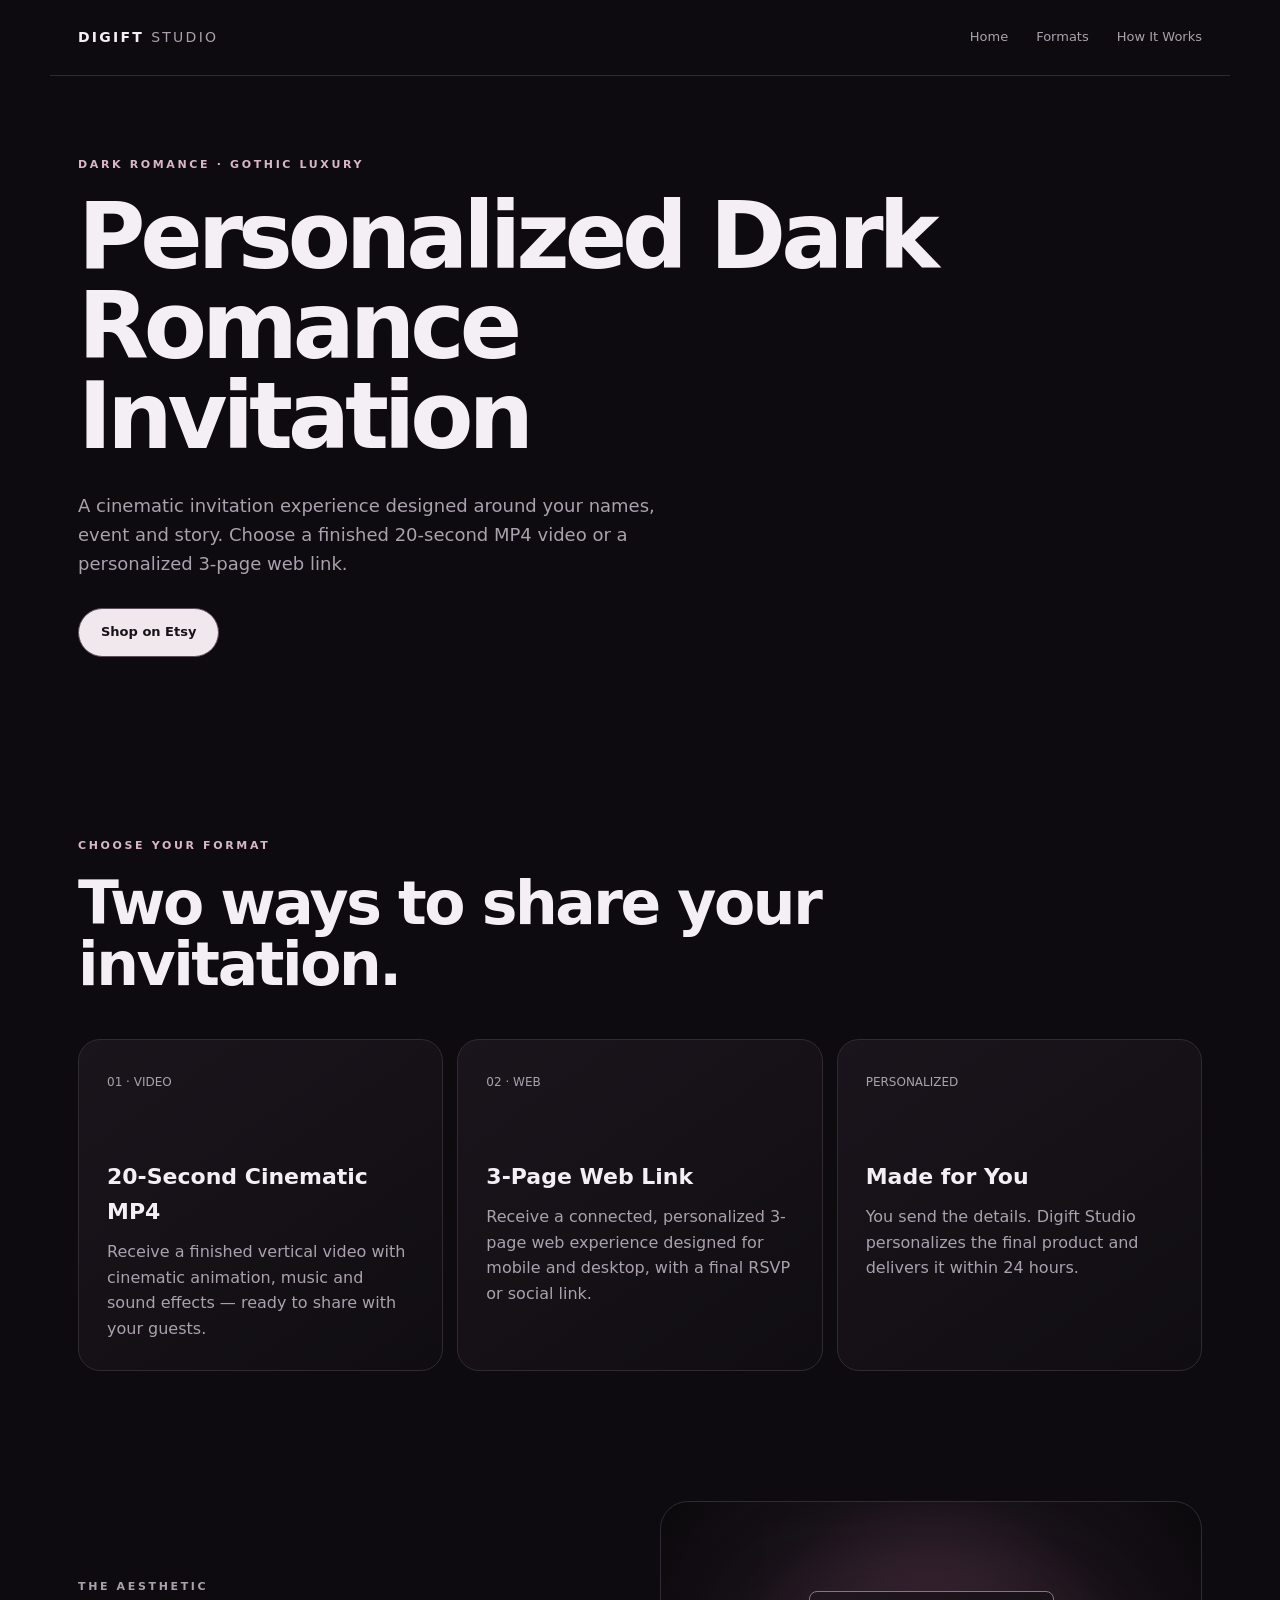
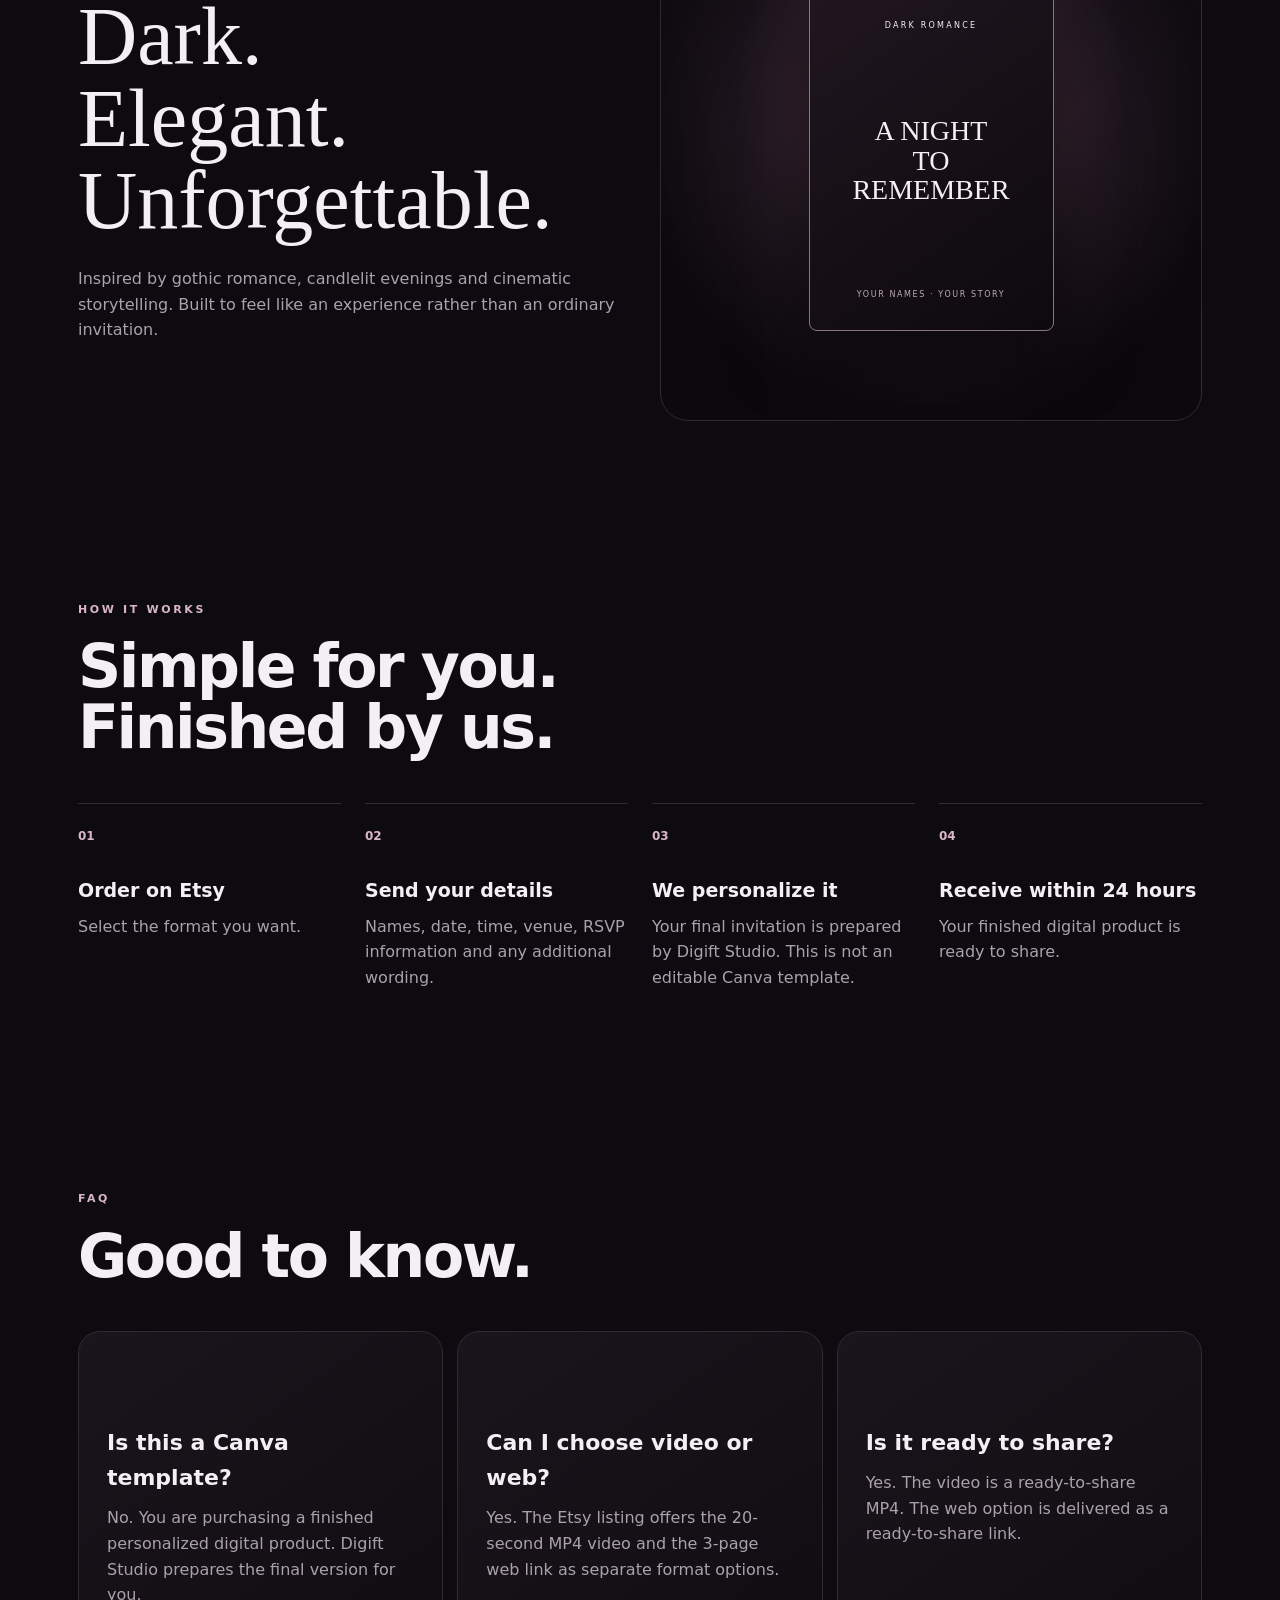
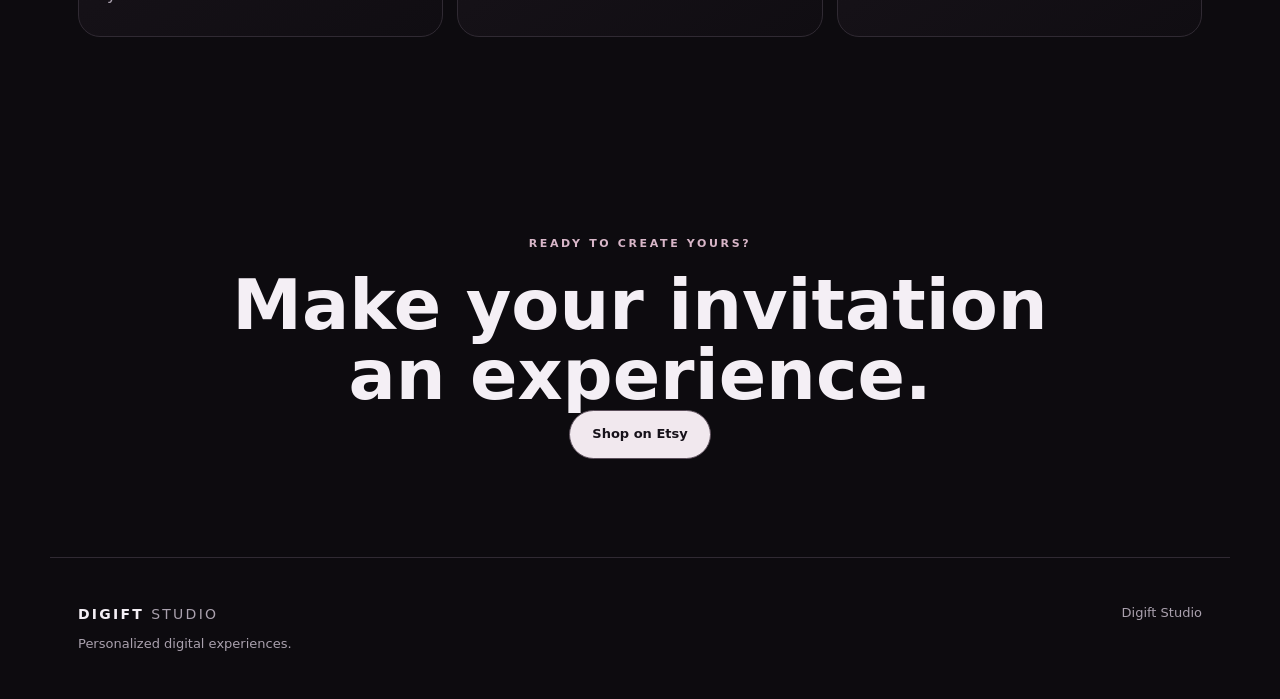
==== personalized-dark-romance-invitation/index.html @ 63949b0b "Add Dark Romance SEO product page" ====
<!doctype html>
<html lang="en">
<head>
  <meta charset="utf-8">
  <meta name="viewport" content="width=device-width,initial-scale=1">
  <title>Personalized Dark Romance Invitation | Gothic Luxury Video or Web Invite | Digift Studio</title>
  <meta name="description" content="Personalized Dark Romance invitation with a gothic luxury aesthetic. Choose a 20-second cinematic MP4 video or a personalized 3-page web invitation, created for you and ready to share.">
  <meta name="robots" content="index,follow">
  <link rel="canonical" href="https://digiftstudio.com/personalized-dark-romance-invitation/">
  <link rel="stylesheet" href="/styles.css">
</head>
<body>
<header class="site-header"><a class="brand" href="/">DIGIFT <span>STUDIO</span></a><nav><a href="/">Home</a><a href="#formats">Formats</a><a href="#how">How It Works</a></nav></header>
<main>
<section class="hero">
  <p class="eyebrow">DARK ROMANCE · GOTHIC LUXURY</p>
  <h1>Personalized Dark Romance Invitation</h1>
  <p class="hero-copy">A cinematic invitation experience designed around your names, event and story. Choose a finished 20-second MP4 video or a personalized 3-page web link.</p>
  <a class="button" href="https://www.etsy.com/listing/4589077296/personalized-dark-romance-invitation">Shop on Etsy</a>
</section>

<section id="formats" class="section">
  <div class="section-heading"><p class="eyebrow">CHOOSE YOUR FORMAT</p><h2>Two ways to share your invitation.</h2></div>
  <div class="cards">
    <article class="card"><span>01 · VIDEO</span><h3>20-Second Cinematic MP4</h3><p>Receive a finished vertical video with cinematic animation, music and sound effects — ready to share with your guests.</p></article>
    <article class="card"><span>02 · WEB</span><h3>3-Page Web Link</h3><p>Receive a connected, personalized 3-page web experience designed for mobile and desktop, with a final RSVP or social link.</p></article>
    <article class="card"><span>PERSONALIZED</span><h3>Made for You</h3><p>You send the details. Digift Studio personalizes the final product and delivers it within 24 hours.</p></article>
  </div>
</section>

<section class="feature">
  <div class="feature-copy"><p class="eyebrow">THE AESTHETIC</p><h2>Dark.<br>Elegant.<br>Unforgettable.</h2><p>Inspired by gothic romance, candlelit evenings and cinematic storytelling. Built to feel like an experience rather than an ordinary invitation.</p></div>
  <div class="feature-art"><div class="art-glow"></div><div class="mini-card"><small>DARK ROMANCE</small><strong>A NIGHT<br>TO REMEMBER</strong><i>YOUR NAMES · YOUR STORY</i></div></div>
</section>

<section id="how" class="section">
<div class="section-heading"><p class="eyebrow">HOW IT WORKS</p><h2>Simple for you. Finished by us.</h2></div>
<div class="steps">
<div><b>01</b><h3>Order on Etsy</h3><p>Select the format you want.</p></div>
<div><b>02</b><h3>Send your details</h3><p>Names, date, time, venue, RSVP information and any additional wording.</p></div>
<div><b>03</b><h3>We personalize it</h3><p>Your final invitation is prepared by Digift Studio. This is not an editable Canva template.</p></div>
<div><b>04</b><h3>Receive within 24 hours</h3><p>Your finished digital product is ready to share.</p></div>
</div>
</section>

<section class="section">
<div class="section-heading"><p class="eyebrow">FAQ</p><h2>Good to know.</h2></div>
<div class="cards">
<article class="card"><h3>Is this a Canva template?</h3><p>No. You are purchasing a finished personalized digital product. Digift Studio prepares the final version for you.</p></article>
<article class="card"><h3>Can I choose video or web?</h3><p>Yes. The Etsy listing offers the 20-second MP4 video and the 3-page web link as separate format options.</p></article>
<article class="card"><h3>Is it ready to share?</h3><p>Yes. The video is a ready-to-share MP4. The web option is delivered as a ready-to-share link.</p></article>
</div>
</section>

<section class="hero" style="min-height:420px;text-align:center;align-items:center">
<p class="eyebrow">READY TO CREATE YOURS?</p><h2 style="font-size:clamp(38px,6vw,70px);margin:0;line-height:1">Make your invitation<br>an experience.</h2>
<a class="button" href="https://www.etsy.com/listing/4589077296/personalized-dark-romance-invitation">Shop on Etsy</a>
</section>
</main>
<footer><div><a class="brand" href="/">DIGIFT <span>STUDIO</span></a><p>Personalized digital experiences.</p></div><a href="/">Digift Studio</a></footer>
</body>
</html>
---- styles.css ----
:root{--bg:#0d0b0f;--panel:#17131a;--text:#f4eff5;--muted:#aaa1ae;--line:#302a33;--accent:#d8b6c8;--max:1180px}
*{box-sizing:border-box}html{scroll-behavior:smooth}body{margin:0;background:var(--bg);color:var(--text);font-family:Inter,ui-sans-serif,system-ui,-apple-system,BlinkMacSystemFont,"Segoe UI",sans-serif;line-height:1.6}a{color:inherit;text-decoration:none}.site-header{height:76px;display:flex;align-items:center;justify-content:space-between;max-width:var(--max);margin:auto;padding:0 28px;border-bottom:1px solid var(--line)}.brand{font-weight:800;letter-spacing:.16em;font-size:14px}.brand span{font-weight:400;color:var(--muted)}nav{display:flex;gap:28px;font-size:13px;color:var(--muted)}nav a:hover,.text-link:hover{color:var(--text)}
.hero{min-height:650px;display:flex;flex-direction:column;justify-content:center;max-width:var(--max);margin:auto;padding:80px 28px}.eyebrow{font-size:11px;letter-spacing:.24em;color:var(--accent);font-weight:700;margin:0 0 18px}.hero h1{font-size:clamp(48px,8vw,92px);line-height:.98;letter-spacing:-.055em;margin:0;max-width:900px}.hero h1 em{font-family:Georgia,serif;font-weight:400}.hero-copy{max-width:620px;color:var(--muted);font-size:18px;margin:30px 0}.button{display:inline-flex;align-items:center;justify-content:center;width:max-content;padding:13px 22px;border:1px solid #5b4e5a;border-radius:999px;background:#f1e8ee;color:#17121a;font-weight:700;font-size:13px}.section{max-width:var(--max);margin:auto;padding:100px 28px}.section-heading{max-width:760px;margin-bottom:44px}.section h2{font-size:clamp(34px,5vw,60px);line-height:1.02;letter-spacing:-.04em;margin:0}.cards{display:grid;grid-template-columns:repeat(3,1fr);gap:14px}.card{min-height:260px;border:1px solid var(--line);border-radius:22px;padding:28px;background:linear-gradient(145deg,#1a151c,#100d12)}.card span{color:var(--muted);font-size:12px}.card h3{font-size:22px;margin:65px 0 10px}.card p,.steps p,.feature p{color:var(--muted);margin:0}.feature{max-width:var(--max);margin:30px auto 80px;padding:0 28px;display:grid;grid-template-columns:1fr 1fr;gap:40px;align-items:center}.feature-copy{padding:50px 0}.feature-copy h2{font-size:clamp(48px,7vw,82px);font-family:Georgia,serif;font-weight:400;line-height:1;margin:0 0 24px}.text-link{display:inline-block;margin-top:28px;font-weight:700;border-bottom:1px solid #756a74;padding-bottom:5px}.feature-art{height:520px;border-radius:28px;border:1px solid var(--line);display:grid;place-items:center;overflow:hidden;position:relative;background:radial-gradient(circle at 50% 35%,#4b3042 0,#171118 45%,#0b090c 75%)}.art-glow{position:absolute;width:320px;height:320px;border-radius:50%;background:#8f5e78;filter:blur(80px);opacity:.22}.mini-card{position:relative;width:245px;height:340px;border:1px solid #8b7382;border-radius:8px;background:linear-gradient(145deg,#20161f,#0d0a0e);box-shadow:0 25px 70px #0009;padding:28px;display:flex;flex-direction:column;justify-content:space-between;text-align:center}.mini-card small{font-size:8px;letter-spacing:.28em}.mini-card strong{font-family:Georgia,serif;font-size:28px;line-height:1.05;font-weight:400}.mini-card i{font-size:8px;letter-spacing:.2em;font-style:normal;color:#bda9b5}.steps{display:grid;grid-template-columns:repeat(4,1fr);gap:24px}.steps>div{border-top:1px solid var(--line);padding-top:18px}.steps b{color:var(--accent);font-size:12px}.steps h3{font-size:19px;margin:28px 0 8px}footer{border-top:1px solid var(--line);max-width:var(--max);margin:auto;padding:45px 28px;display:flex;justify-content:space-between;color:var(--muted);font-size:13px}footer .brand{color:var(--text)}footer p{margin:8px 0 0}
@media(max-width:760px){nav{display:none}.hero{min-height:570px}.cards,.feature,.steps{grid-template-columns:1fr}.feature-art{height:420px}.section{padding:75px 22px}.hero{padding:70px 22px}.feature{padding:0 22px}footer{margin:0 22px;padding-left:0;padding-right:0;gap:20px}}
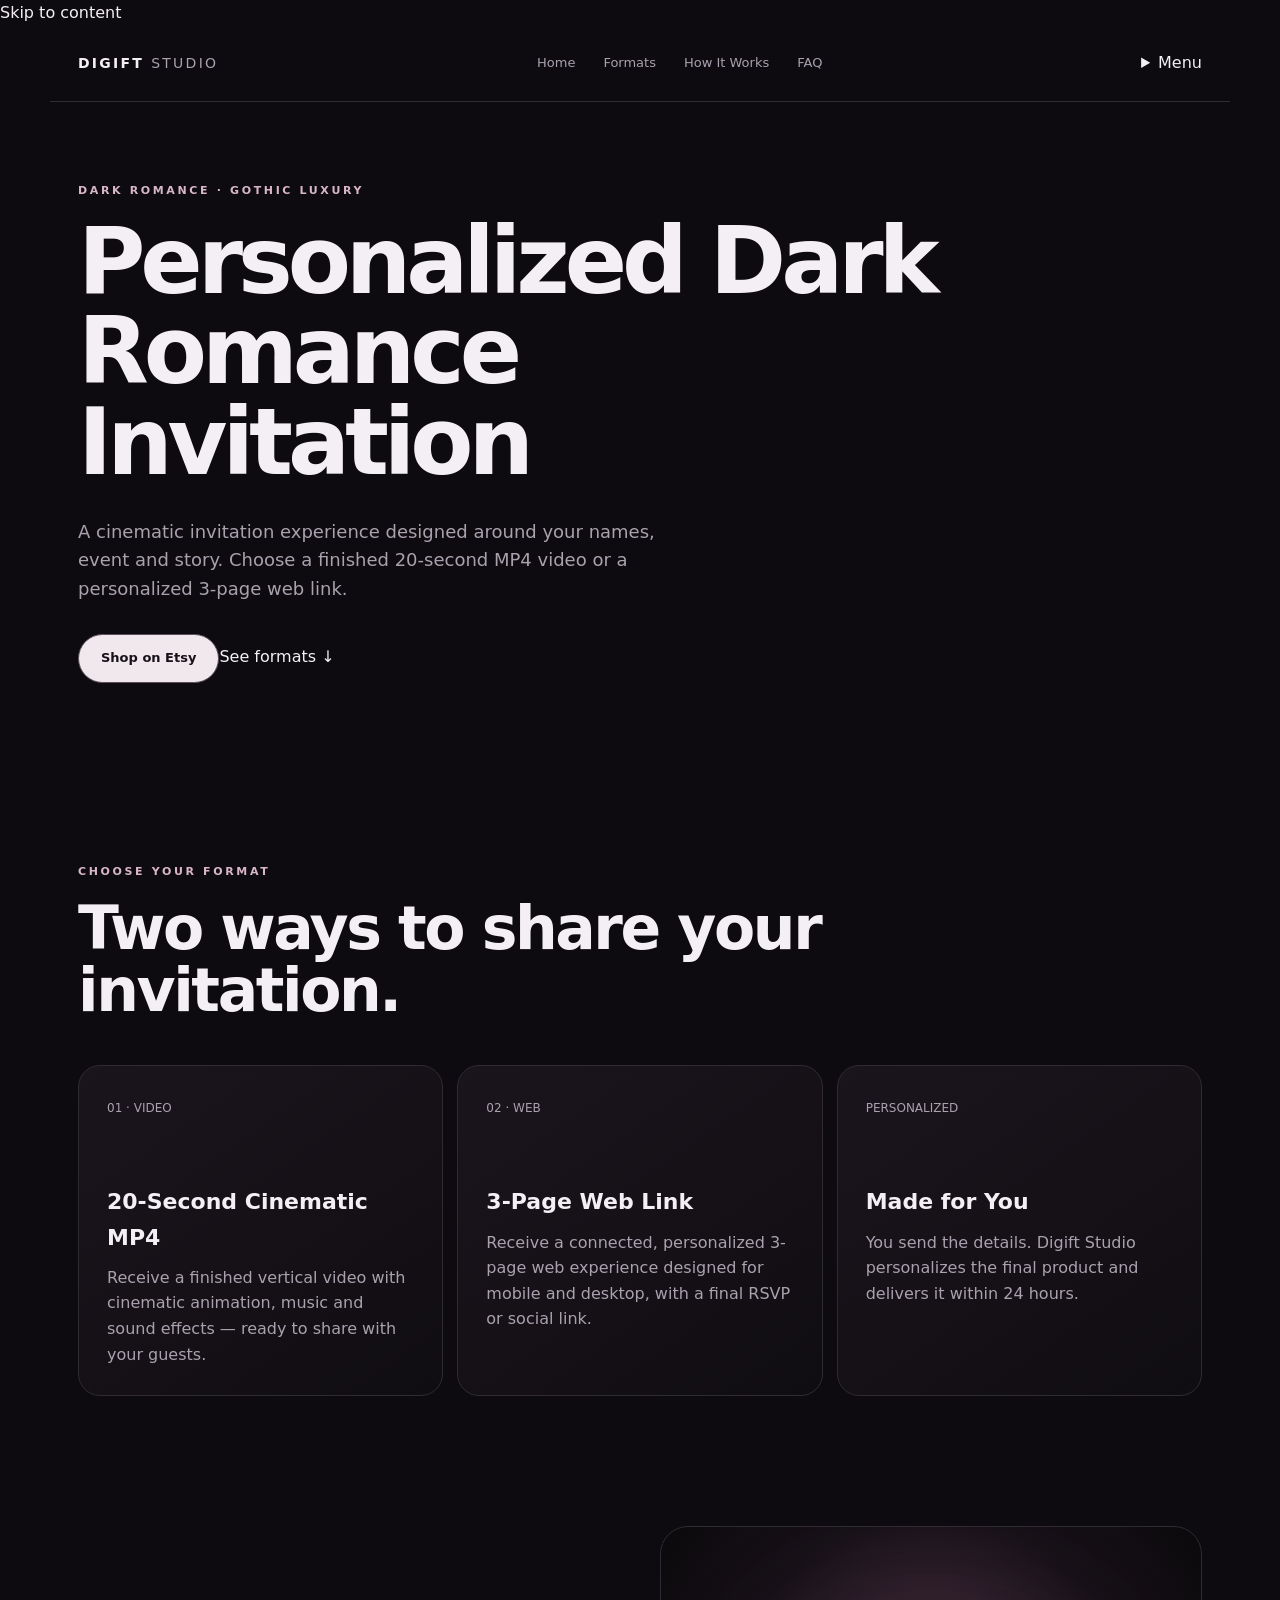
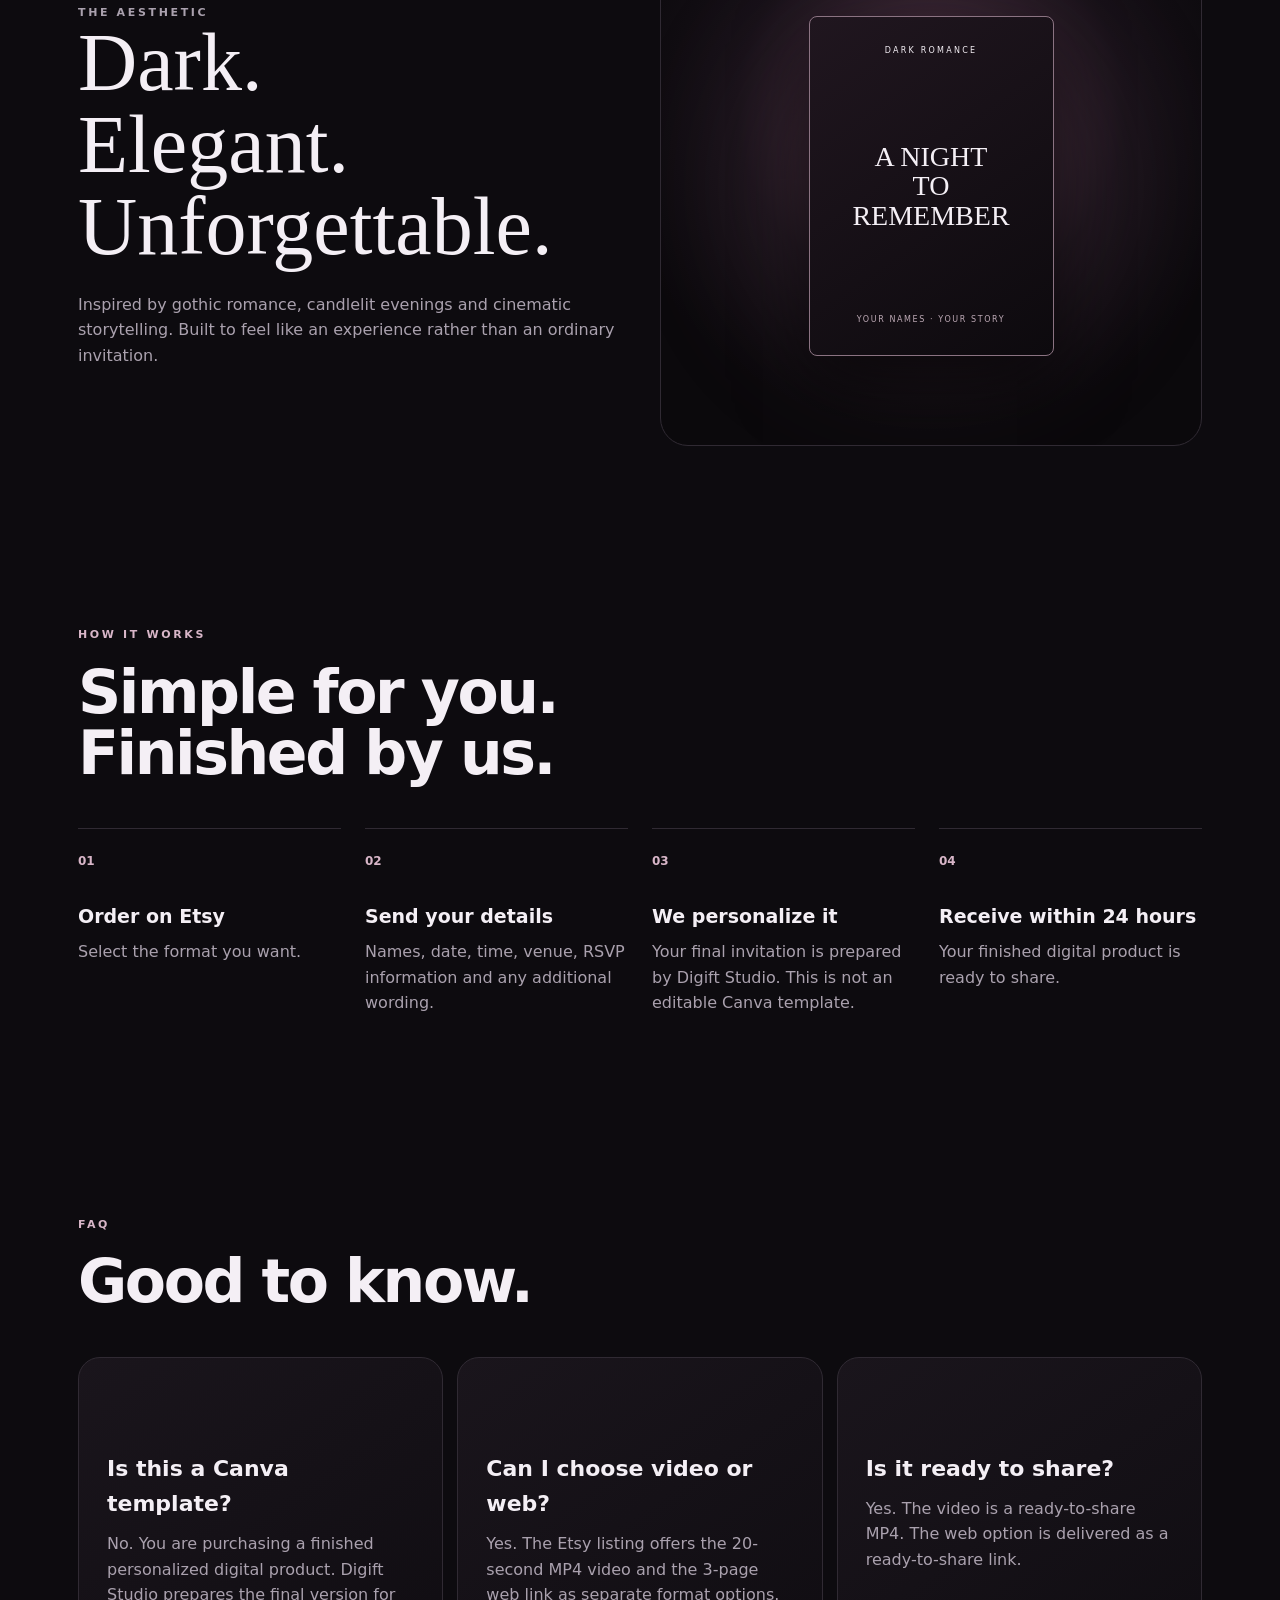
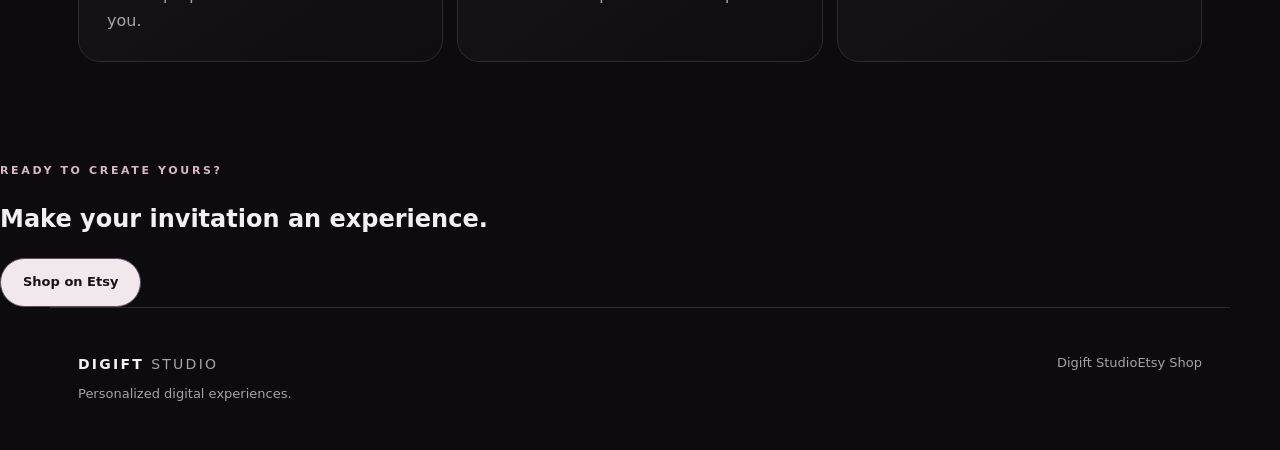
==== commit 97dd4513: "Upgrade product page SEO, schema and navigation" ====
--- a/personalized-dark-romance-invitation/index.html
+++ b/personalized-dark-romance-invitation/index.html
@@ -2,21 +2,73 @@
 <html lang="en">
 <head>
   <meta charset="utf-8">
-  <meta name="viewport" content="width=device-width,initial-scale=1">
-  <title>Personalized Dark Romance Invitation | Gothic Luxury Video or Web Invite | Digift Studio</title>
+  <meta name="viewport" content="width=device-width,initial-scale=1,viewport-fit=cover">
+  <meta name="theme-color" content="#0d0b0f">
   <meta name="description" content="Personalized Dark Romance invitation with a gothic luxury aesthetic. Choose a 20-second cinematic MP4 video or a personalized 3-page web invitation, created for you and ready to share.">
-  <meta name="robots" content="index,follow">
+  <meta name="robots" content="index,follow,max-image-preview:large">
   <link rel="canonical" href="https://digiftstudio.com/personalized-dark-romance-invitation/">
+  <link rel="icon" href="/favicon.svg" type="image/svg+xml">
+  <meta property="og:type" content="product">
+  <meta property="og:site_name" content="Digift Studio">
+  <meta property="og:title" content="Personalized Dark Romance Invitation | Digift Studio">
+  <meta property="og:description" content="A gothic luxury digital invitation available as a cinematic MP4 video or personalized web experience.">
+  <meta property="og:url" content="https://digiftstudio.com/personalized-dark-romance-invitation/">
+  <meta property="og:image" content="https://digiftstudio.com/logo.svg">
+  <meta name="twitter:card" content="summary">
+  <meta name="twitter:title" content="Personalized Dark Romance Invitation | Digift Studio">
+  <meta name="twitter:description" content="A gothic luxury digital invitation made personal.">
+  <script type="application/ld+json">
+  {
+    "@context":"https://schema.org",
+    "@type":"Product",
+    "name":"Personalized Dark Romance Invitation",
+    "description":"A gothic luxury personalized digital invitation available as a 20-second cinematic MP4 video or a personalized 3-page web invitation.",
+    "brand":{"@type":"Brand","name":"Digift Studio"},
+    "category":"Digital Invitation",
+    "url":"https://digiftstudio.com/personalized-dark-romance-invitation/",
+    "offers":{
+      "@type":"Offer",
+      "url":"https://www.etsy.com/listing/4589077296/personalized-dark-romance-invitation",
+      "availability":"https://schema.org/InStock"
+    }
+  }
+  </script>
+  <script type="application/ld+json">
+  {
+    "@context":"https://schema.org",
+    "@type":"BreadcrumbList",
+    "itemListElement":[
+      {"@type":"ListItem","position":1,"name":"Digift Studio","item":"https://digiftstudio.com/"},
+      {"@type":"ListItem","position":2,"name":"Personalized Dark Romance Invitation","item":"https://digiftstudio.com/personalized-dark-romance-invitation/"}
+    ]
+  }
+  </script>
   <link rel="stylesheet" href="/styles.css">
+  <title>Personalized Dark Romance Invitation | Digift Studio</title>
 </head>
 <body>
-<header class="site-header"><a class="brand" href="/">DIGIFT <span>STUDIO</span></a><nav><a href="/">Home</a><a href="#formats">Formats</a><a href="#how">How It Works</a></nav></header>
-<main>
-<section class="hero">
-  <p class="eyebrow">DARK ROMANCE · GOTHIC LUXURY</p>
-  <h1>Personalized Dark Romance Invitation</h1>
-  <p class="hero-copy">A cinematic invitation experience designed around your names, event and story. Choose a finished 20-second MP4 video or a personalized 3-page web link.</p>
-  <a class="button" href="https://www.etsy.com/listing/4589077296/personalized-dark-romance-invitation">Shop on Etsy</a>
+<a class="skip-link" href="#main">Skip to content</a>
+<header class="site-header">
+  <a class="brand" href="/" aria-label="Digift Studio home">DIGIFT <span>STUDIO</span></a>
+  <nav class="desktop-nav" aria-label="Primary navigation">
+    <a href="/">Home</a><a href="#formats">Formats</a><a href="#how">How It Works</a><a href="#faq">FAQ</a>
+  </nav>
+  <details class="mobile-nav">
+    <summary aria-label="Open navigation">Menu</summary>
+    <div class="mobile-nav-panel">
+      <a href="/">Home</a><a href="#formats">Formats</a><a href="#how">How It Works</a><a href="#faq">FAQ</a>
+    </div>
+  </details>
+</header>
+
+<main id="main">
+<section class="hero product-hero">
+  <div>
+    <p class="eyebrow">DARK ROMANCE · GOTHIC LUXURY</p>
+    <h1>Personalized Dark Romance Invitation</h1>
+    <p class="hero-copy">A cinematic invitation experience designed around your names, event and story. Choose a finished 20-second MP4 video or a personalized 3-page web link.</p>
+    <div class="hero-actions"><a class="button" href="https://www.etsy.com/listing/4589077296/personalized-dark-romance-invitation" target="_blank" rel="noopener">Shop on Etsy</a><a class="quiet-link" href="#formats">See formats ↓</a></div>
+  </div>
 </section>
 
 <section id="formats" class="section">
@@ -30,7 +82,7 @@
 
 <section class="feature">
   <div class="feature-copy"><p class="eyebrow">THE AESTHETIC</p><h2>Dark.<br>Elegant.<br>Unforgettable.</h2><p>Inspired by gothic romance, candlelit evenings and cinematic storytelling. Built to feel like an experience rather than an ordinary invitation.</p></div>
-  <div class="feature-art"><div class="art-glow"></div><div class="mini-card"><small>DARK ROMANCE</small><strong>A NIGHT<br>TO REMEMBER</strong><i>YOUR NAMES · YOUR STORY</i></div></div>
+  <div class="feature-art" aria-hidden="true"><div class="art-glow"></div><div class="mini-card"><small>DARK ROMANCE</small><strong>A NIGHT<br>TO REMEMBER</strong><i>YOUR NAMES · YOUR STORY</i></div></div>
 </section>
 
 <section id="how" class="section">
@@ -43,7 +95,7 @@
 </div>
 </section>
 
-<section class="section">
+<section id="faq" class="section">
 <div class="section-heading"><p class="eyebrow">FAQ</p><h2>Good to know.</h2></div>
 <div class="cards">
 <article class="card"><h3>Is this a Canva template?</h3><p>No. You are purchasing a finished personalized digital product. Digift Studio prepares the final version for you.</p></article>
@@ -52,11 +104,11 @@
 </div>
 </section>
 
-<section class="hero" style="min-height:420px;text-align:center;align-items:center">
-<p class="eyebrow">READY TO CREATE YOURS?</p><h2 style="font-size:clamp(38px,6vw,70px);margin:0;line-height:1">Make your invitation<br>an experience.</h2>
-<a class="button" href="https://www.etsy.com/listing/4589077296/personalized-dark-romance-invitation">Shop on Etsy</a>
+<section class="cta-section">
+<p class="eyebrow">READY TO CREATE YOURS?</p><h2>Make your invitation an experience.</h2>
+<a class="button" href="https://www.etsy.com/listing/4589077296/personalized-dark-romance-invitation" target="_blank" rel="noopener">Shop on Etsy</a>
 </section>
 </main>
-<footer><div><a class="brand" href="/">DIGIFT <span>STUDIO</span></a><p>Personalized digital experiences.</p></div><a href="/">Digift Studio</a></footer>
+<footer><div><a class="brand" href="/">DIGIFT <span>STUDIO</span></a><p>Personalized digital experiences.</p></div><div class="footer-links"><a href="/">Digift Studio</a><a href="https://www.etsy.com/shop/DigiftStudio" target="_blank" rel="noopener">Etsy Shop</a></div></footer>
 </body>
 </html>
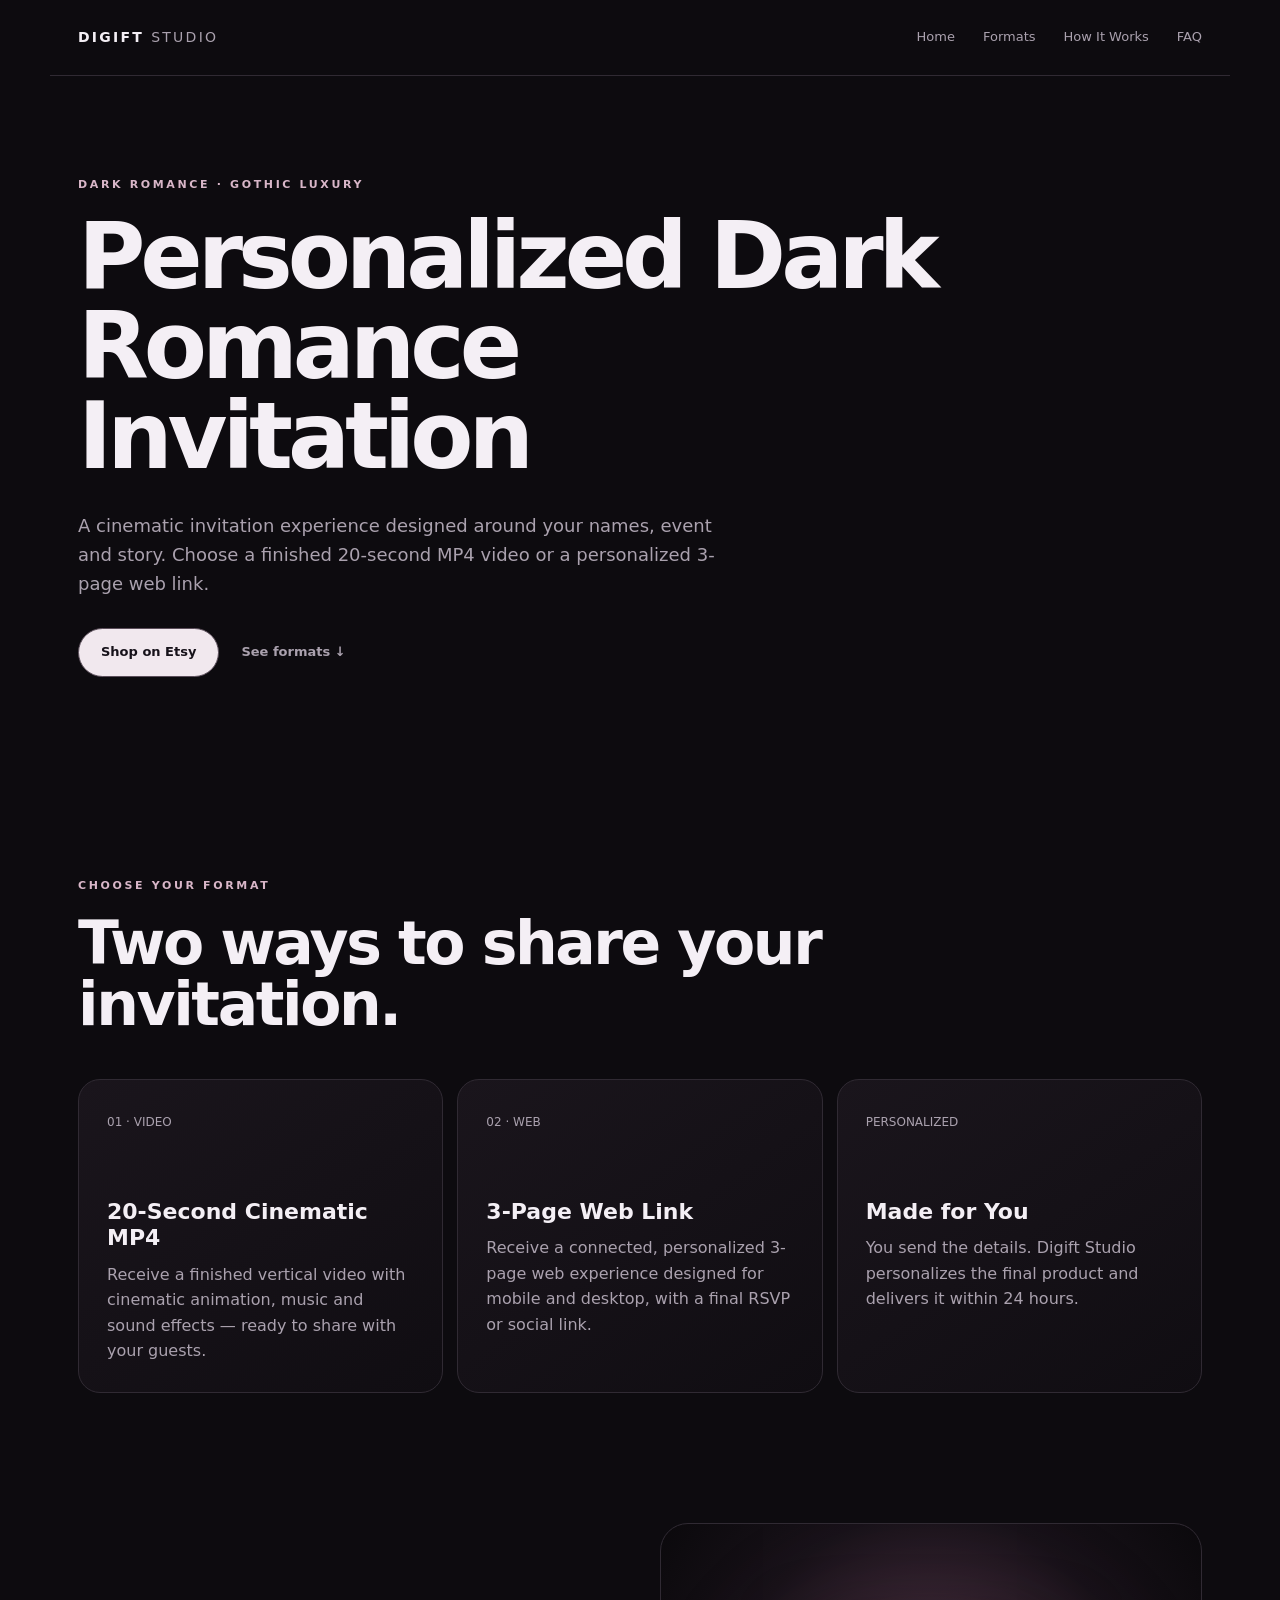
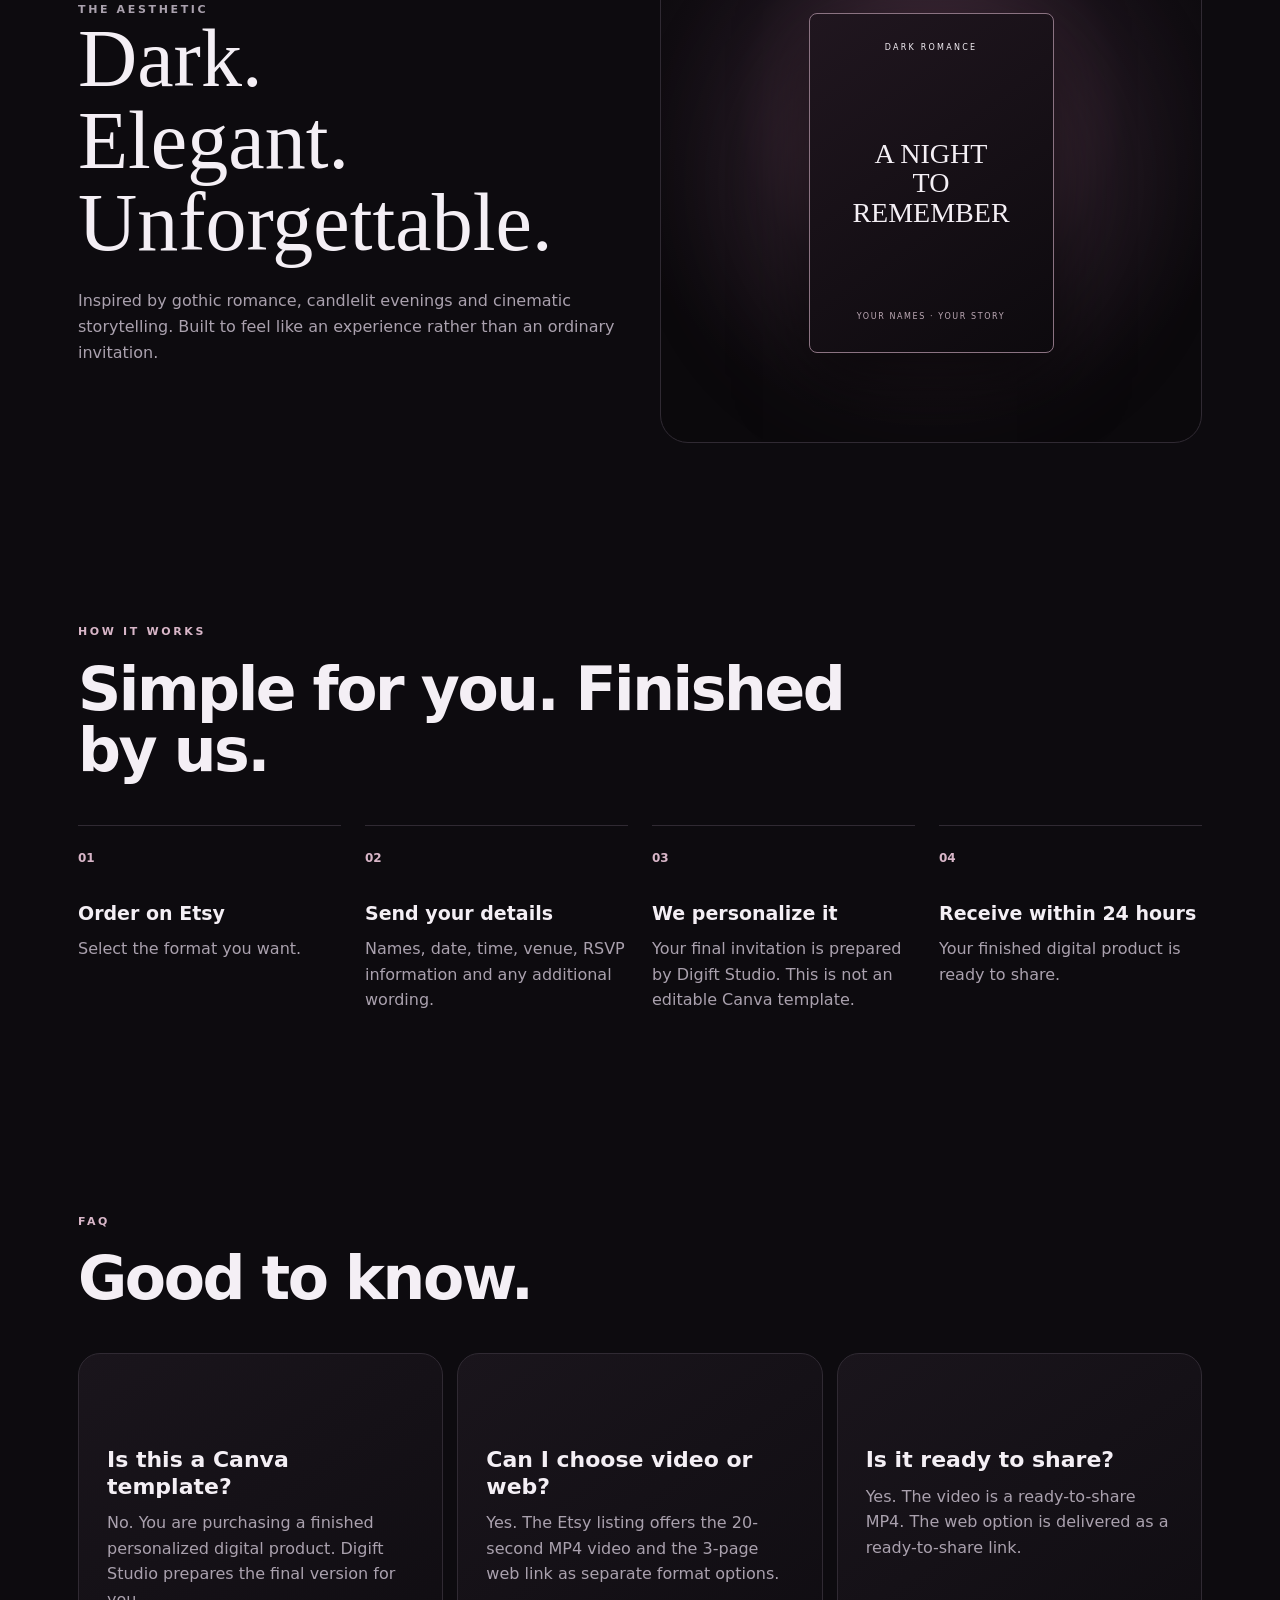
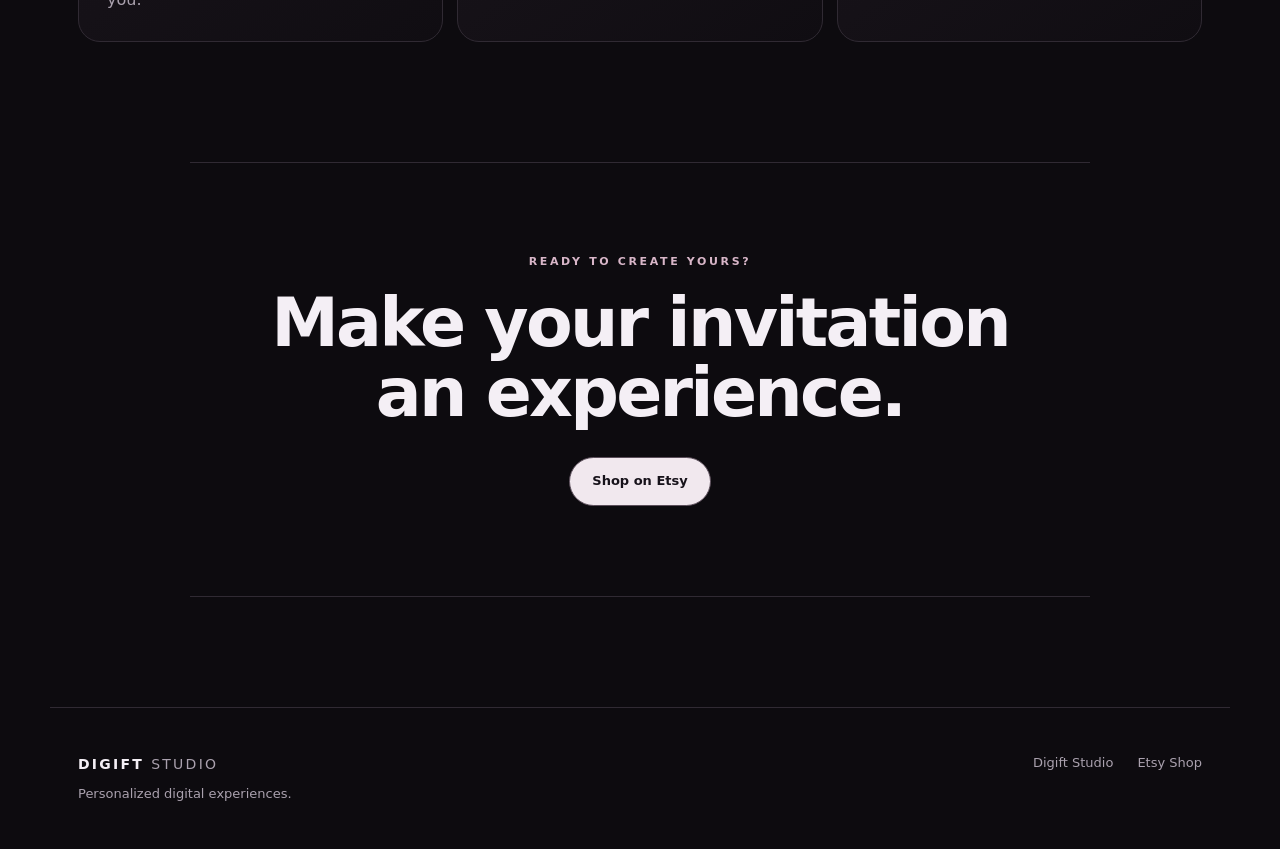
==== commit e9892c68: "Keep product structured data accurate without inventing pricing" ====
--- a/personalized-dark-romance-invitation/index.html
+++ b/personalized-dark-romance-invitation/index.html
@@ -25,12 +25,7 @@
     "description":"A gothic luxury personalized digital invitation available as a 20-second cinematic MP4 video or a personalized 3-page web invitation.",
     "brand":{"@type":"Brand","name":"Digift Studio"},
     "category":"Digital Invitation",
-    "url":"https://digiftstudio.com/personalized-dark-romance-invitation/",
-    "offers":{
-      "@type":"Offer",
-      "url":"https://www.etsy.com/listing/4589077296/personalized-dark-romance-invitation",
-      "availability":"https://schema.org/InStock"
-    }
+    "url":"https://digiftstudio.com/personalized-dark-romance-invitation/"
   }
   </script>
   <script type="application/ld+json">
--- a/styles.css
+++ b/styles.css
@@ -1,4 +1,20 @@
-:root{--bg:#0d0b0f;--panel:#17131a;--text:#f4eff5;--muted:#aaa1ae;--line:#302a33;--accent:#d8b6c8;--max:1180px}
-*{box-sizing:border-box}html{scroll-behavior:smooth}body{margin:0;background:var(--bg);color:var(--text);font-family:Inter,ui-sans-serif,system-ui,-apple-system,BlinkMacSystemFont,"Segoe UI",sans-serif;line-height:1.6}a{color:inherit;text-decoration:none}.site-header{height:76px;display:flex;align-items:center;justify-content:space-between;max-width:var(--max);margin:auto;padding:0 28px;border-bottom:1px solid var(--line)}.brand{font-weight:800;letter-spacing:.16em;font-size:14px}.brand span{font-weight:400;color:var(--muted)}nav{display:flex;gap:28px;font-size:13px;color:var(--muted)}nav a:hover,.text-link:hover{color:var(--text)}
-.hero{min-height:650px;display:flex;flex-direction:column;justify-content:center;max-width:var(--max);margin:auto;padding:80px 28px}.eyebrow{font-size:11px;letter-spacing:.24em;color:var(--accent);font-weight:700;margin:0 0 18px}.hero h1{font-size:clamp(48px,8vw,92px);line-height:.98;letter-spacing:-.055em;margin:0;max-width:900px}.hero h1 em{font-family:Georgia,serif;font-weight:400}.hero-copy{max-width:620px;color:var(--muted);font-size:18px;margin:30px 0}.button{display:inline-flex;align-items:center;justify-content:center;width:max-content;padding:13px 22px;border:1px solid #5b4e5a;border-radius:999px;background:#f1e8ee;color:#17121a;font-weight:700;font-size:13px}.section{max-width:var(--max);margin:auto;padding:100px 28px}.section-heading{max-width:760px;margin-bottom:44px}.section h2{font-size:clamp(34px,5vw,60px);line-height:1.02;letter-spacing:-.04em;margin:0}.cards{display:grid;grid-template-columns:repeat(3,1fr);gap:14px}.card{min-height:260px;border:1px solid var(--line);border-radius:22px;padding:28px;background:linear-gradient(145deg,#1a151c,#100d12)}.card span{color:var(--muted);font-size:12px}.card h3{font-size:22px;margin:65px 0 10px}.card p,.steps p,.feature p{color:var(--muted);margin:0}.feature{max-width:var(--max);margin:30px auto 80px;padding:0 28px;display:grid;grid-template-columns:1fr 1fr;gap:40px;align-items:center}.feature-copy{padding:50px 0}.feature-copy h2{font-size:clamp(48px,7vw,82px);font-family:Georgia,serif;font-weight:400;line-height:1;margin:0 0 24px}.text-link{display:inline-block;margin-top:28px;font-weight:700;border-bottom:1px solid #756a74;padding-bottom:5px}.feature-art{height:520px;border-radius:28px;border:1px solid var(--line);display:grid;place-items:center;overflow:hidden;position:relative;background:radial-gradient(circle at 50% 35%,#4b3042 0,#171118 45%,#0b090c 75%)}.art-glow{position:absolute;width:320px;height:320px;border-radius:50%;background:#8f5e78;filter:blur(80px);opacity:.22}.mini-card{position:relative;width:245px;height:340px;border:1px solid #8b7382;border-radius:8px;background:linear-gradient(145deg,#20161f,#0d0a0e);box-shadow:0 25px 70px #0009;padding:28px;display:flex;flex-direction:column;justify-content:space-between;text-align:center}.mini-card small{font-size:8px;letter-spacing:.28em}.mini-card strong{font-family:Georgia,serif;font-size:28px;line-height:1.05;font-weight:400}.mini-card i{font-size:8px;letter-spacing:.2em;font-style:normal;color:#bda9b5}.steps{display:grid;grid-template-columns:repeat(4,1fr);gap:24px}.steps>div{border-top:1px solid var(--line);padding-top:18px}.steps b{color:var(--accent);font-size:12px}.steps h3{font-size:19px;margin:28px 0 8px}footer{border-top:1px solid var(--line);max-width:var(--max);margin:auto;padding:45px 28px;display:flex;justify-content:space-between;color:var(--muted);font-size:13px}footer .brand{color:var(--text)}footer p{margin:8px 0 0}
-@media(max-width:760px){nav{display:none}.hero{min-height:570px}.cards,.feature,.steps{grid-template-columns:1fr}.feature-art{height:420px}.section{padding:75px 22px}.hero{padding:70px 22px}.feature{padding:0 22px}footer{margin:0 22px;padding-left:0;padding-right:0;gap:20px}}
+:root{--bg:#0d0b0f;--panel:#17131a;--text:#f4eff5;--muted:#aaa1ae;--line:#302a33;--accent:#d8b6c8;--gold:#c7a16b;--max:1180px}
+*{box-sizing:border-box}
+html{scroll-behavior:smooth;scroll-padding-top:90px}
+body{margin:0;background:var(--bg);color:var(--text);font-family:Inter,ui-sans-serif,system-ui,-apple-system,BlinkMacSystemFont,"Segoe UI",sans-serif;line-height:1.6}
+a{color:inherit;text-decoration:none}
+a:focus-visible,summary:focus-visible{outline:2px solid var(--accent);outline-offset:4px;border-radius:4px}
+.skip-link{position:fixed;left:12px;top:-60px;background:#fff;color:#111;padding:10px 14px;border-radius:8px;z-index:100}
+.skip-link:focus{top:12px}
+.site-header{min-height:76px;display:flex;align-items:center;justify-content:space-between;max-width:var(--max);margin:auto;padding:0 28px;border-bottom:1px solid var(--line);position:relative;z-index:10}
+.brand{font-weight:800;letter-spacing:.16em;font-size:14px;white-space:nowrap}.brand span{font-weight:400;color:var(--muted)}
+.brand-logo{display:flex;align-items:center;gap:10px;letter-spacing:0}.brand-mark{display:grid;place-items:center;width:32px;height:32px;border:1px solid var(--gold);border-radius:50%;font-family:Georgia,serif;font-size:18px;color:var(--gold)}.brand-word{letter-spacing:.16em}.brand-word small{display:block;font-size:7px;font-weight:400;letter-spacing:.35em;color:var(--gold);margin-top:1px}
+nav{display:flex;gap:28px;font-size:13px;color:var(--muted)}nav a:hover,.text-link:hover,.quiet-link:hover{color:var(--text)}.nav-shop{color:var(--text)}
+.mobile-nav{display:none;color:var(--text)}.mobile-nav summary{cursor:pointer;list-style:none;font-size:12px;letter-spacing:.1em;text-transform:uppercase}.mobile-nav summary::-webkit-details-marker{display:none}.mobile-nav-panel{position:absolute;right:0;top:64px;width:min(260px,calc(100vw - 44px));padding:10px;border:1px solid var(--line);border-radius:18px;background:rgba(23,19,26,.97);box-shadow:0 20px 60px #0008}.mobile-nav-panel a{display:block;padding:12px 14px;color:var(--muted)}.mobile-nav-panel a:hover{color:var(--text)}
+.hero{max-width:var(--max);margin:auto;padding:100px 28px}.hero-home{min-height:690px;display:grid;grid-template-columns:1.35fr .65fr;gap:40px;align-items:center}.eyebrow{font-size:11px;letter-spacing:.24em;color:var(--accent);font-weight:700;margin:0 0 18px}.hero h1{font-size:clamp(48px,8vw,92px);line-height:.98;letter-spacing:-.055em;margin:0;max-width:900px}.hero h1 em{font-family:Georgia,serif;font-weight:400}.hero-copy{max-width:650px;color:var(--muted);font-size:18px;margin:30px 0}.hero-actions{display:flex;align-items:center;gap:22px;flex-wrap:wrap}.button{display:inline-flex;align-items:center;justify-content:center;width:max-content;padding:13px 22px;border:1px solid #5b4e5a;border-radius:999px;background:#f1e8ee;color:#17121a;font-weight:700;font-size:13px}.quiet-link{color:var(--muted);font-size:13px;font-weight:600}.hero-brand{min-height:360px;display:grid;place-items:center;position:relative}.brand-orbit{position:absolute;width:290px;height:290px;border:1px solid #6e5540;border-radius:50%;box-shadow:0 0 100px #9f704533}.brand-monogram{font-family:Georgia,serif;font-size:180px;line-height:1;color:#b98d59;opacity:.8}.brand-caption{position:absolute;bottom:38px;font-size:11px;letter-spacing:.4em;color:#d8c6ae}.brand-caption span{color:var(--muted);font-weight:400}
+.section{max-width:var(--max);margin:auto;padding:100px 28px}.section-heading{max-width:800px;margin-bottom:44px}.section h2{font-size:clamp(34px,5vw,60px);line-height:1.02;letter-spacing:-.04em;margin:0}.section-intro{color:var(--muted);max-width:650px;margin:18px 0 0}.cards{display:grid;grid-template-columns:repeat(3,1fr);gap:14px}.card{min-height:260px;border:1px solid var(--line);border-radius:22px;padding:28px;background:linear-gradient(145deg,#1a151c,#100d12);transition:transform .25s ease,border-color .25s ease}.card:hover{transform:translateY(-4px);border-color:#544653}.card span{color:var(--muted);font-size:12px}.card h3{font-size:22px;margin:65px 0 10px;line-height:1.2}.card p,.steps p,.feature p{color:var(--muted);margin:0}
+.feature{max-width:var(--max);margin:30px auto 80px;padding:0 28px;display:grid;grid-template-columns:1fr 1fr;gap:40px;align-items:center}.feature-copy{padding:50px 0}.feature-copy h2{font-size:clamp(48px,7vw,82px);font-family:Georgia,serif;font-weight:400;line-height:1;margin:0 0 24px}.text-link{display:inline-block;margin-top:28px;font-weight:700;border-bottom:1px solid #756a74;padding-bottom:5px}.feature-art{height:520px;border-radius:28px;border:1px solid var(--line);display:grid;place-items:center;overflow:hidden;position:relative;background:radial-gradient(circle at 50% 35%,#4b3042 0,#171118 45%,#0b090c 75%)}.art-glow{position:absolute;width:320px;height:320px;border-radius:50%;background:#8f5e78;filter:blur(80px);opacity:.22}.mini-card{position:relative;width:245px;height:340px;border:1px solid #8b7382;border-radius:8px;background:linear-gradient(145deg,#20161f,#0d0a0e);box-shadow:0 25px 70px #0009;padding:28px;display:flex;flex-direction:column;justify-content:space-between;text-align:center}.mini-card small{font-size:8px;letter-spacing:.28em}.mini-card strong{font-family:Georgia,serif;font-size:28px;line-height:1.05;font-weight:400}.mini-card i{font-size:8px;letter-spacing:.2em;font-style:normal;color:#bda9b5}
+.steps{display:grid;grid-template-columns:repeat(4,1fr);gap:24px}.steps>div{border-top:1px solid var(--line);padding-top:18px}.steps b{color:var(--accent);font-size:12px}.steps h3{font-size:19px;margin:28px 0 8px}.cta-section{max-width:900px;margin:20px auto 110px;padding:90px 28px;text-align:center;border-top:1px solid var(--line);border-bottom:1px solid var(--line)}.cta-section h2{font-size:clamp(38px,6vw,68px);line-height:1.02;letter-spacing:-.04em;margin:0 0 30px}
+footer{border-top:1px solid var(--line);max-width:var(--max);margin:auto;padding:45px 28px;display:flex;justify-content:space-between;gap:30px;color:var(--muted);font-size:13px}footer .brand{color:var(--text)}footer p{margin:8px 0 0}.footer-links{display:flex;gap:24px;align-items:flex-start}.footer-links a:hover{color:var(--text)}
+@media(max-width:760px){.desktop-nav{display:none}.mobile-nav{display:block}.site-header{padding:0 22px}.hero-home{grid-template-columns:1fr;min-height:auto;padding-top:78px}.hero-brand{min-height:230px;order:-1}.brand-orbit{width:190px;height:190px}.brand-monogram{font-size:120px}.brand-caption{bottom:4px}.hero h1{font-size:clamp(46px,14vw,72px)}.hero-copy{font-size:16px}.cards,.feature,.steps{grid-template-columns:1fr}.feature-art{height:420px}.section{padding:75px 22px}.hero{padding:70px 22px}.feature{padding:0 22px}.feature-copy{padding:25px 0}.cta-section{margin:10px 22px 80px;padding:65px 10px}footer{margin:0 22px;padding-left:0;padding-right:0;flex-direction:column}.footer-links{flex-wrap:wrap}.card{min-height:220px}.card h3{margin-top:42px}}
+@media(prefers-reduced-motion:reduce){html{scroll-behavior:auto}.card{transition:none}.card:hover{transform:none}}
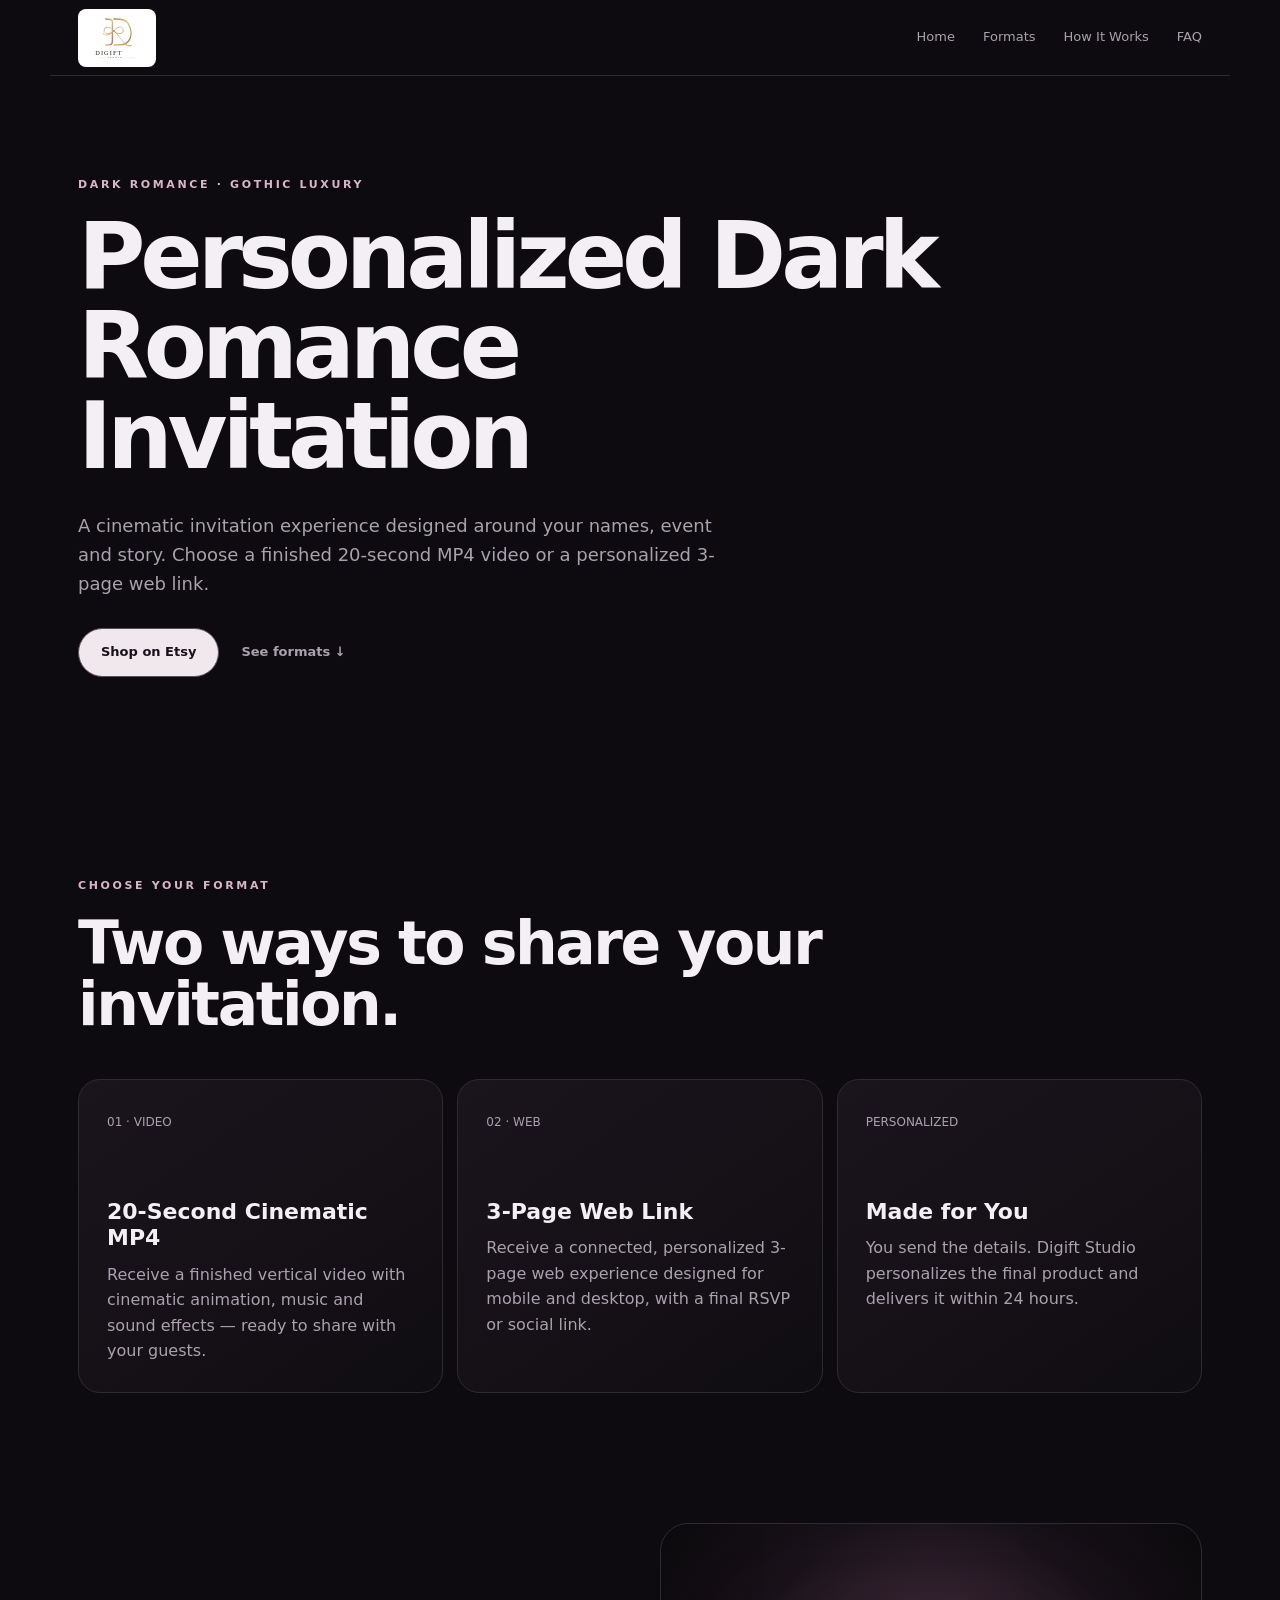
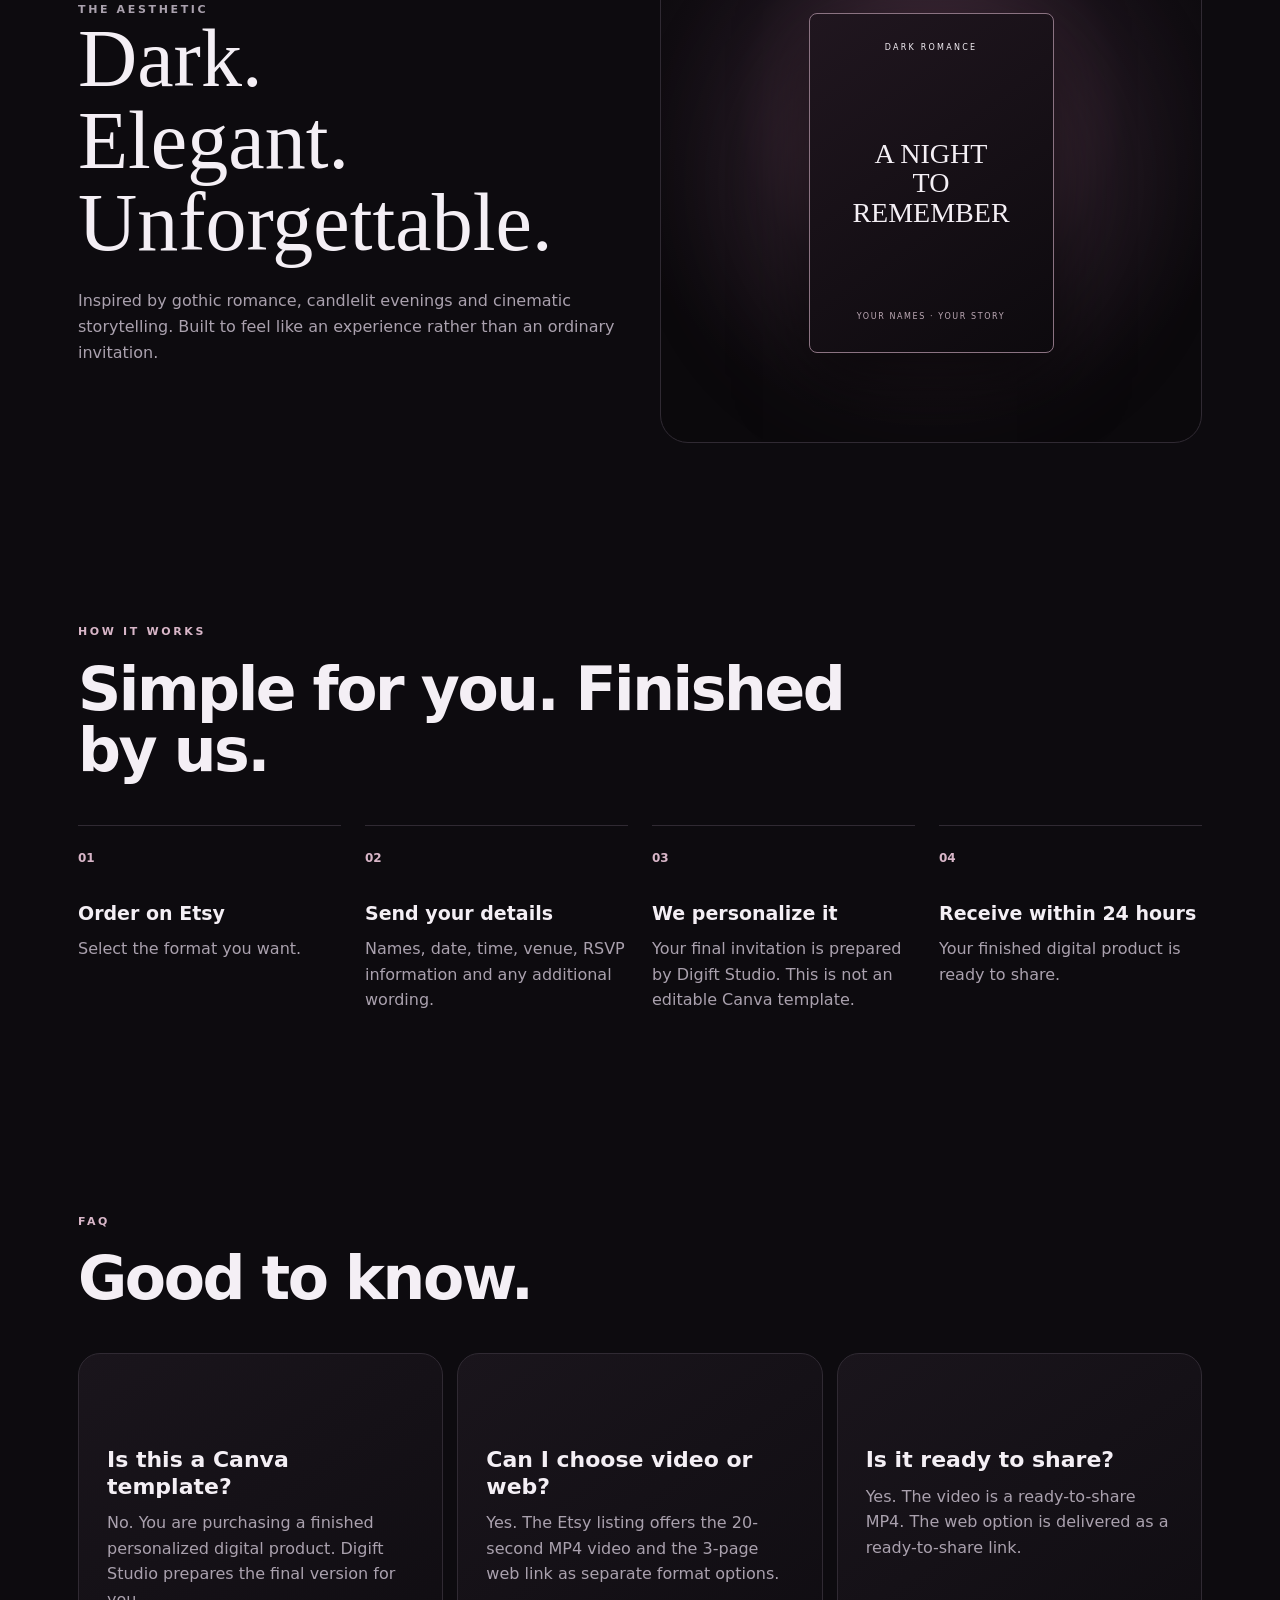
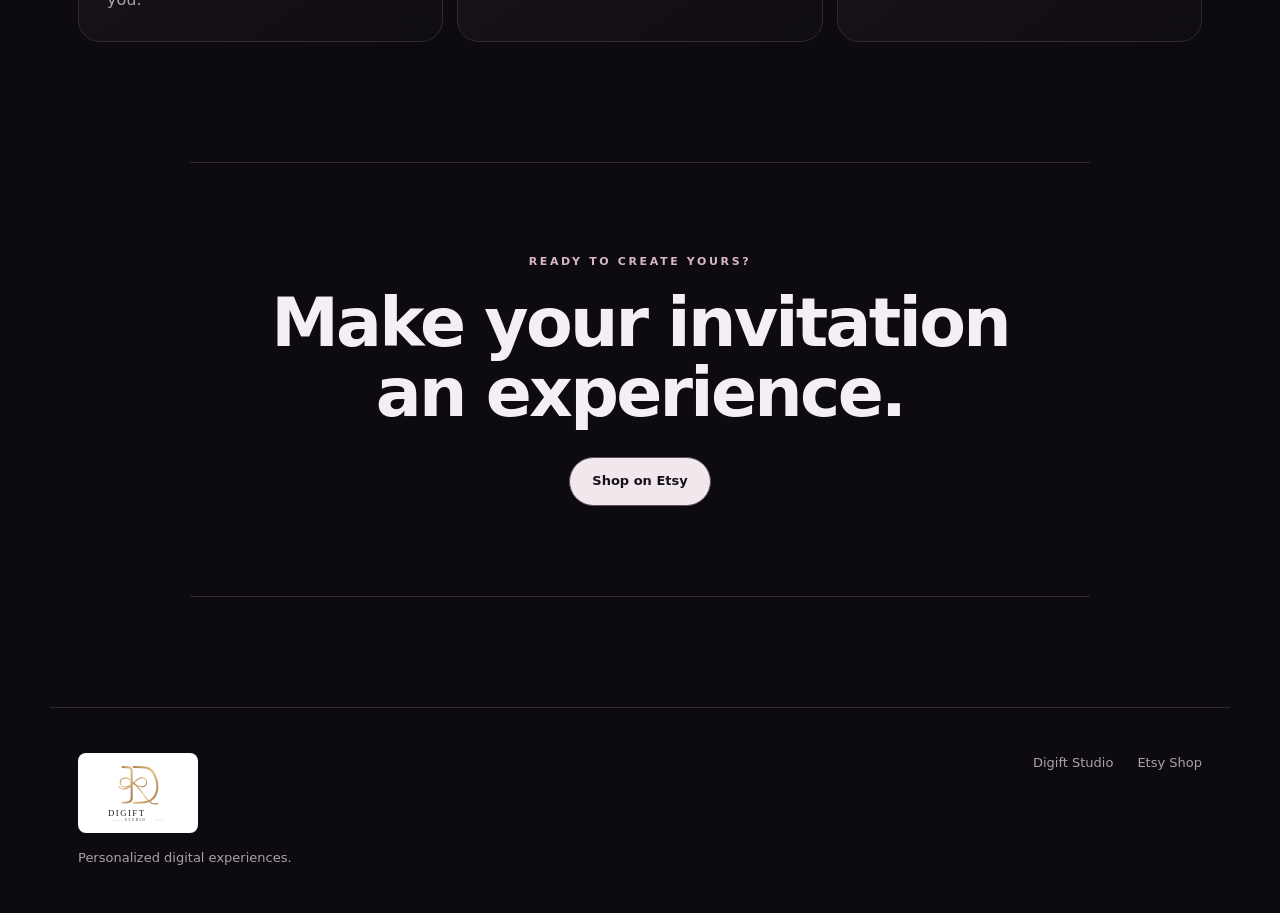
==== commit 5925e795: "Add Digift Studio logo across the site" ====
--- a/personalized-dark-romance-invitation/index.html
+++ b/personalized-dark-romance-invitation/index.html
@@ -7,13 +7,13 @@
   <meta name="description" content="Personalized Dark Romance invitation with a gothic luxury aesthetic. Choose a 20-second cinematic MP4 video or a personalized 3-page web invitation, created for you and ready to share.">
   <meta name="robots" content="index,follow,max-image-preview:large">
   <link rel="canonical" href="https://digiftstudio.com/personalized-dark-romance-invitation/">
-  <link rel="icon" href="/favicon.svg" type="image/svg+xml">
+  <link rel="icon" href="/assets/digift-logo.svg" type="image/svg+xml">
   <meta property="og:type" content="product">
   <meta property="og:site_name" content="Digift Studio">
   <meta property="og:title" content="Personalized Dark Romance Invitation | Digift Studio">
   <meta property="og:description" content="A gothic luxury digital invitation available as a cinematic MP4 video or personalized web experience.">
   <meta property="og:url" content="https://digiftstudio.com/personalized-dark-romance-invitation/">
-  <meta property="og:image" content="https://digiftstudio.com/logo.svg">
+  <meta property="og:image" content="https://digiftstudio.com/assets/digift-logo.svg">
   <meta name="twitter:card" content="summary">
   <meta name="twitter:title" content="Personalized Dark Romance Invitation | Digift Studio">
   <meta name="twitter:description" content="A gothic luxury digital invitation made personal.">
@@ -44,7 +44,7 @@
 <body>
 <a class="skip-link" href="#main">Skip to content</a>
 <header class="site-header">
-  <a class="brand" href="/" aria-label="Digift Studio home">DIGIFT <span>STUDIO</span></a>
+  <a class="brand brand-logo" href="/" aria-label="Digift Studio home"><img src="/assets/digift-logo.svg" alt="Digift Studio" width="132" height="132"></a>
   <nav class="desktop-nav" aria-label="Primary navigation">
     <a href="/">Home</a><a href="#formats">Formats</a><a href="#how">How It Works</a><a href="#faq">FAQ</a>
   </nav>
@@ -104,6 +104,6 @@
 <a class="button" href="https://www.etsy.com/listing/4589077296/personalized-dark-romance-invitation" target="_blank" rel="noopener">Shop on Etsy</a>
 </section>
 </main>
-<footer><div><a class="brand" href="/">DIGIFT <span>STUDIO</span></a><p>Personalized digital experiences.</p></div><div class="footer-links"><a href="/">Digift Studio</a><a href="https://www.etsy.com/shop/DigiftStudio" target="_blank" rel="noopener">Etsy Shop</a></div></footer>
+<footer><div><a class="brand footer-logo" href="/" aria-label="Digift Studio home"><img src="/assets/digift-logo.svg" alt="Digift Studio" width="150" height="150"></a><p>Personalized digital experiences.</p></div><div class="footer-links"><a href="/">Digift Studio</a><a href="https://www.etsy.com/shop/DigiftStudio" target="_blank" rel="noopener">Etsy Shop</a></div></footer>
 </body>
 </html>
--- a/styles.css
+++ b/styles.css
@@ -8,13 +8,13 @@
 .skip-link:focus{top:12px}
 .site-header{min-height:76px;display:flex;align-items:center;justify-content:space-between;max-width:var(--max);margin:auto;padding:0 28px;border-bottom:1px solid var(--line);position:relative;z-index:10}
 .brand{font-weight:800;letter-spacing:.16em;font-size:14px;white-space:nowrap}.brand span{font-weight:400;color:var(--muted)}
-.brand-logo{display:flex;align-items:center;gap:10px;letter-spacing:0}.brand-mark{display:grid;place-items:center;width:32px;height:32px;border:1px solid var(--gold);border-radius:50%;font-family:Georgia,serif;font-size:18px;color:var(--gold)}.brand-word{letter-spacing:.16em}.brand-word small{display:block;font-size:7px;font-weight:400;letter-spacing:.35em;color:var(--gold);margin-top:1px}
+.brand-logo{display:flex;align-items:center;letter-spacing:0}.brand-logo img{display:block;width:78px;height:58px;object-fit:contain;background:#fff;border-radius:8px}.footer-logo img{width:120px;height:80px;object-fit:contain;background:#fff;border-radius:8px}
 nav{display:flex;gap:28px;font-size:13px;color:var(--muted)}nav a:hover,.text-link:hover,.quiet-link:hover{color:var(--text)}.nav-shop{color:var(--text)}
 .mobile-nav{display:none;color:var(--text)}.mobile-nav summary{cursor:pointer;list-style:none;font-size:12px;letter-spacing:.1em;text-transform:uppercase}.mobile-nav summary::-webkit-details-marker{display:none}.mobile-nav-panel{position:absolute;right:0;top:64px;width:min(260px,calc(100vw - 44px));padding:10px;border:1px solid var(--line);border-radius:18px;background:rgba(23,19,26,.97);box-shadow:0 20px 60px #0008}.mobile-nav-panel a{display:block;padding:12px 14px;color:var(--muted)}.mobile-nav-panel a:hover{color:var(--text)}
-.hero{max-width:var(--max);margin:auto;padding:100px 28px}.hero-home{min-height:690px;display:grid;grid-template-columns:1.35fr .65fr;gap:40px;align-items:center}.eyebrow{font-size:11px;letter-spacing:.24em;color:var(--accent);font-weight:700;margin:0 0 18px}.hero h1{font-size:clamp(48px,8vw,92px);line-height:.98;letter-spacing:-.055em;margin:0;max-width:900px}.hero h1 em{font-family:Georgia,serif;font-weight:400}.hero-copy{max-width:650px;color:var(--muted);font-size:18px;margin:30px 0}.hero-actions{display:flex;align-items:center;gap:22px;flex-wrap:wrap}.button{display:inline-flex;align-items:center;justify-content:center;width:max-content;padding:13px 22px;border:1px solid #5b4e5a;border-radius:999px;background:#f1e8ee;color:#17121a;font-weight:700;font-size:13px}.quiet-link{color:var(--muted);font-size:13px;font-weight:600}.hero-brand{min-height:360px;display:grid;place-items:center;position:relative}.brand-orbit{position:absolute;width:290px;height:290px;border:1px solid #6e5540;border-radius:50%;box-shadow:0 0 100px #9f704533}.brand-monogram{font-family:Georgia,serif;font-size:180px;line-height:1;color:#b98d59;opacity:.8}.brand-caption{position:absolute;bottom:38px;font-size:11px;letter-spacing:.4em;color:#d8c6ae}.brand-caption span{color:var(--muted);font-weight:400}
+.hero{max-width:var(--max);margin:auto;padding:100px 28px}.hero-home{min-height:690px;display:grid;grid-template-columns:1.35fr .65fr;gap:40px;align-items:center}.eyebrow{font-size:11px;letter-spacing:.24em;color:var(--accent);font-weight:700;margin:0 0 18px}.hero h1{font-size:clamp(48px,8vw,92px);line-height:.98;letter-spacing:-.055em;margin:0;max-width:900px}.hero h1 em{font-family:Georgia,serif;font-weight:400}.hero-copy{max-width:650px;color:var(--muted);font-size:18px;margin:30px 0}.hero-actions{display:flex;align-items:center;gap:22px;flex-wrap:wrap}.button{display:inline-flex;align-items:center;justify-content:center;width:max-content;padding:13px 22px;border:1px solid #5b4e5a;border-radius:999px;background:#f1e8ee;color:#17121a;font-weight:700;font-size:13px}.quiet-link{color:var(--muted);font-size:13px;font-weight:600}.hero-brand{min-height:420px;display:grid;place-items:center}.hero-brand img{width:min(100%,520px);height:auto;display:block;border-radius:20px;box-shadow:0 30px 90px #0008}
 .section{max-width:var(--max);margin:auto;padding:100px 28px}.section-heading{max-width:800px;margin-bottom:44px}.section h2{font-size:clamp(34px,5vw,60px);line-height:1.02;letter-spacing:-.04em;margin:0}.section-intro{color:var(--muted);max-width:650px;margin:18px 0 0}.cards{display:grid;grid-template-columns:repeat(3,1fr);gap:14px}.card{min-height:260px;border:1px solid var(--line);border-radius:22px;padding:28px;background:linear-gradient(145deg,#1a151c,#100d12);transition:transform .25s ease,border-color .25s ease}.card:hover{transform:translateY(-4px);border-color:#544653}.card span{color:var(--muted);font-size:12px}.card h3{font-size:22px;margin:65px 0 10px;line-height:1.2}.card p,.steps p,.feature p{color:var(--muted);margin:0}
 .feature{max-width:var(--max);margin:30px auto 80px;padding:0 28px;display:grid;grid-template-columns:1fr 1fr;gap:40px;align-items:center}.feature-copy{padding:50px 0}.feature-copy h2{font-size:clamp(48px,7vw,82px);font-family:Georgia,serif;font-weight:400;line-height:1;margin:0 0 24px}.text-link{display:inline-block;margin-top:28px;font-weight:700;border-bottom:1px solid #756a74;padding-bottom:5px}.feature-art{height:520px;border-radius:28px;border:1px solid var(--line);display:grid;place-items:center;overflow:hidden;position:relative;background:radial-gradient(circle at 50% 35%,#4b3042 0,#171118 45%,#0b090c 75%)}.art-glow{position:absolute;width:320px;height:320px;border-radius:50%;background:#8f5e78;filter:blur(80px);opacity:.22}.mini-card{position:relative;width:245px;height:340px;border:1px solid #8b7382;border-radius:8px;background:linear-gradient(145deg,#20161f,#0d0a0e);box-shadow:0 25px 70px #0009;padding:28px;display:flex;flex-direction:column;justify-content:space-between;text-align:center}.mini-card small{font-size:8px;letter-spacing:.28em}.mini-card strong{font-family:Georgia,serif;font-size:28px;line-height:1.05;font-weight:400}.mini-card i{font-size:8px;letter-spacing:.2em;font-style:normal;color:#bda9b5}
 .steps{display:grid;grid-template-columns:repeat(4,1fr);gap:24px}.steps>div{border-top:1px solid var(--line);padding-top:18px}.steps b{color:var(--accent);font-size:12px}.steps h3{font-size:19px;margin:28px 0 8px}.cta-section{max-width:900px;margin:20px auto 110px;padding:90px 28px;text-align:center;border-top:1px solid var(--line);border-bottom:1px solid var(--line)}.cta-section h2{font-size:clamp(38px,6vw,68px);line-height:1.02;letter-spacing:-.04em;margin:0 0 30px}
-footer{border-top:1px solid var(--line);max-width:var(--max);margin:auto;padding:45px 28px;display:flex;justify-content:space-between;gap:30px;color:var(--muted);font-size:13px}footer .brand{color:var(--text)}footer p{margin:8px 0 0}.footer-links{display:flex;gap:24px;align-items:flex-start}.footer-links a:hover{color:var(--text)}
-@media(max-width:760px){.desktop-nav{display:none}.mobile-nav{display:block}.site-header{padding:0 22px}.hero-home{grid-template-columns:1fr;min-height:auto;padding-top:78px}.hero-brand{min-height:230px;order:-1}.brand-orbit{width:190px;height:190px}.brand-monogram{font-size:120px}.brand-caption{bottom:4px}.hero h1{font-size:clamp(46px,14vw,72px)}.hero-copy{font-size:16px}.cards,.feature,.steps{grid-template-columns:1fr}.feature-art{height:420px}.section{padding:75px 22px}.hero{padding:70px 22px}.feature{padding:0 22px}.feature-copy{padding:25px 0}.cta-section{margin:10px 22px 80px;padding:65px 10px}footer{margin:0 22px;padding-left:0;padding-right:0;flex-direction:column}.footer-links{flex-wrap:wrap}.card{min-height:220px}.card h3{margin-top:42px}}
+footer{border-top:1px solid var(--line);max-width:var(--max);margin:auto;padding:45px 28px;display:flex;justify-content:space-between;gap:30px;color:var(--muted);font-size:13px}.footer-logo{display:inline-flex;align-items:center}footer .brand{color:var(--text)}footer p{margin:8px 0 0}.footer-links{display:flex;gap:24px;align-items:flex-start}.footer-links a:hover{color:var(--text)}
+@media(max-width:760px){.desktop-nav{display:none}.mobile-nav{display:block}.site-header{padding:0 22px}.hero-home{grid-template-columns:1fr;min-height:auto;padding-top:78px}.hero-brand{min-height:230px;order:-1}.hero-brand img{width:min(88vw,460px)}.hero h1{font-size:clamp(46px,14vw,72px)}.hero-copy{font-size:16px}.cards,.feature,.steps{grid-template-columns:1fr}.feature-art{height:420px}.section{padding:75px 22px}.hero{padding:70px 22px}.feature{padding:0 22px}.feature-copy{padding:25px 0}.cta-section{margin:10px 22px 80px;padding:65px 10px}footer{margin:0 22px;padding-left:0;padding-right:0;flex-direction:column}.footer-links{flex-wrap:wrap}.card{min-height:220px}.card h3{margin-top:42px}}
 @media(prefers-reduced-motion:reduce){html{scroll-behavior:auto}.card{transition:none}.card:hover{transform:none}}
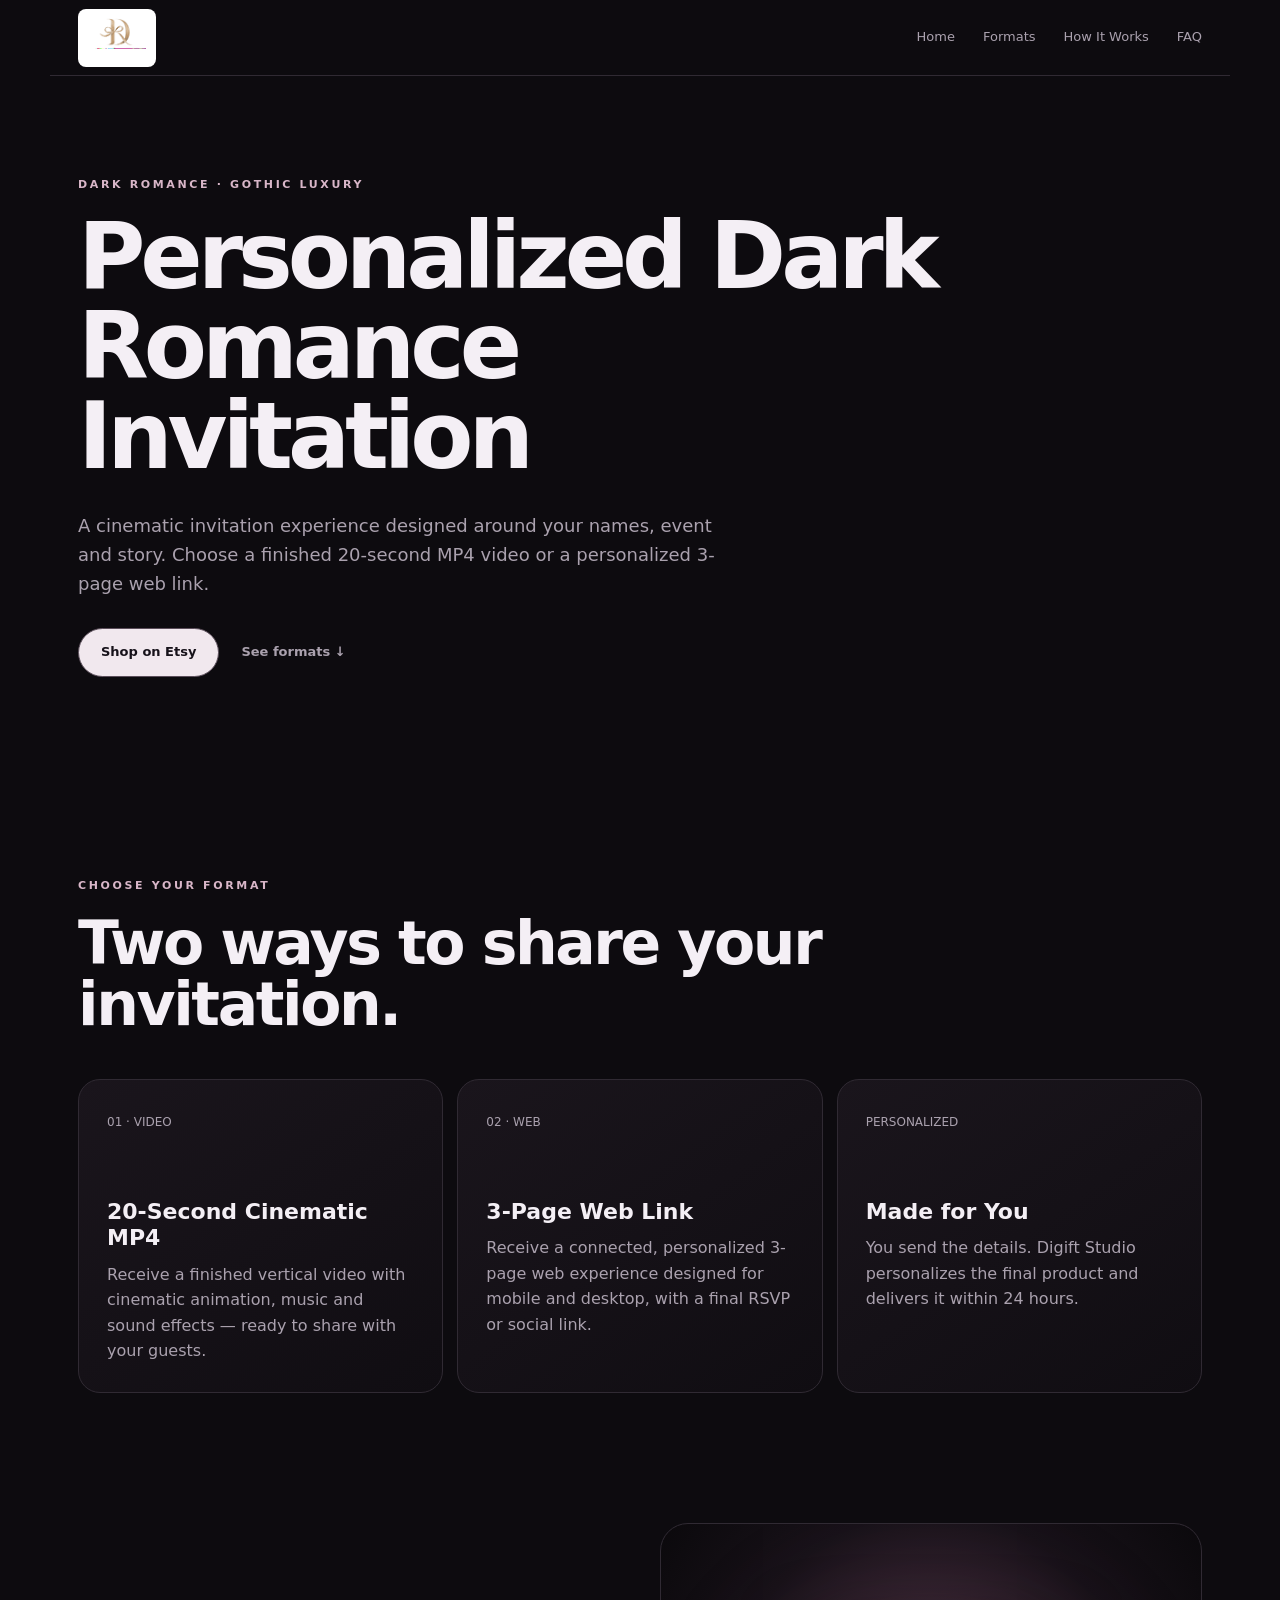
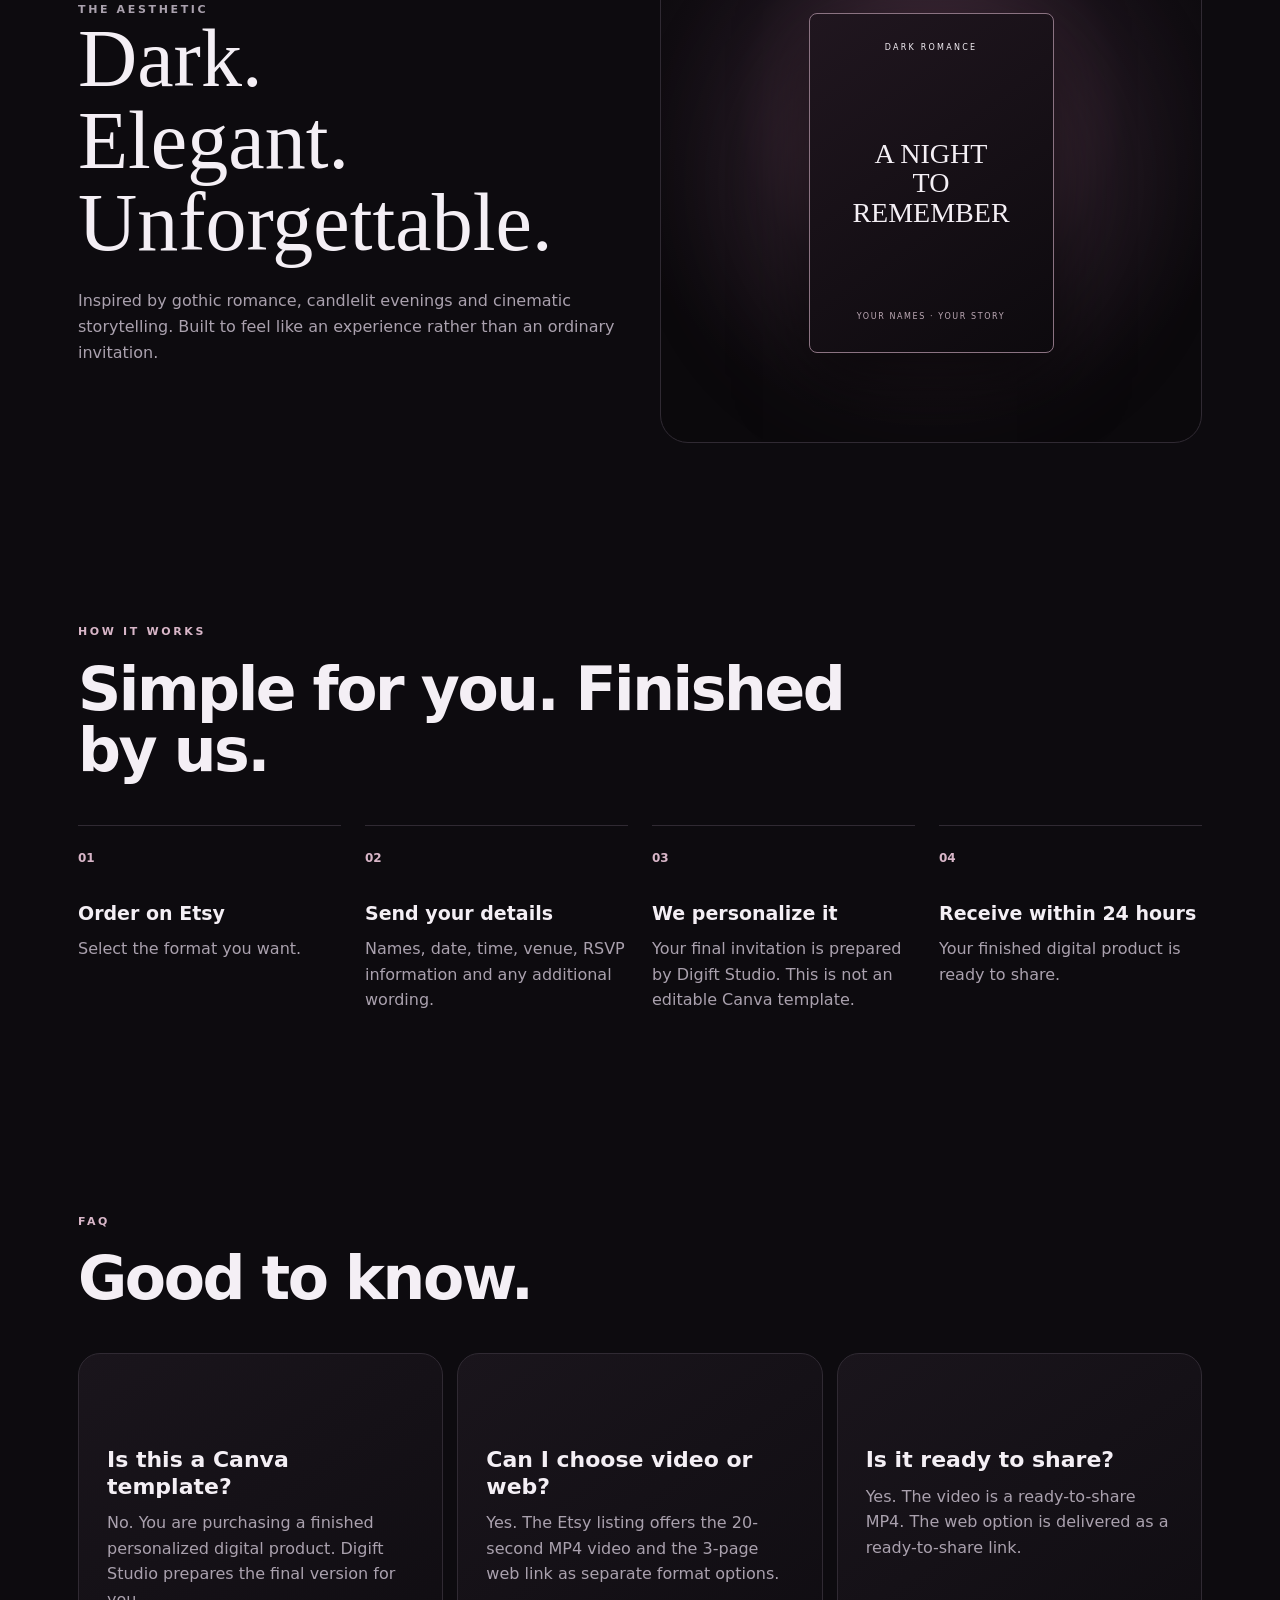
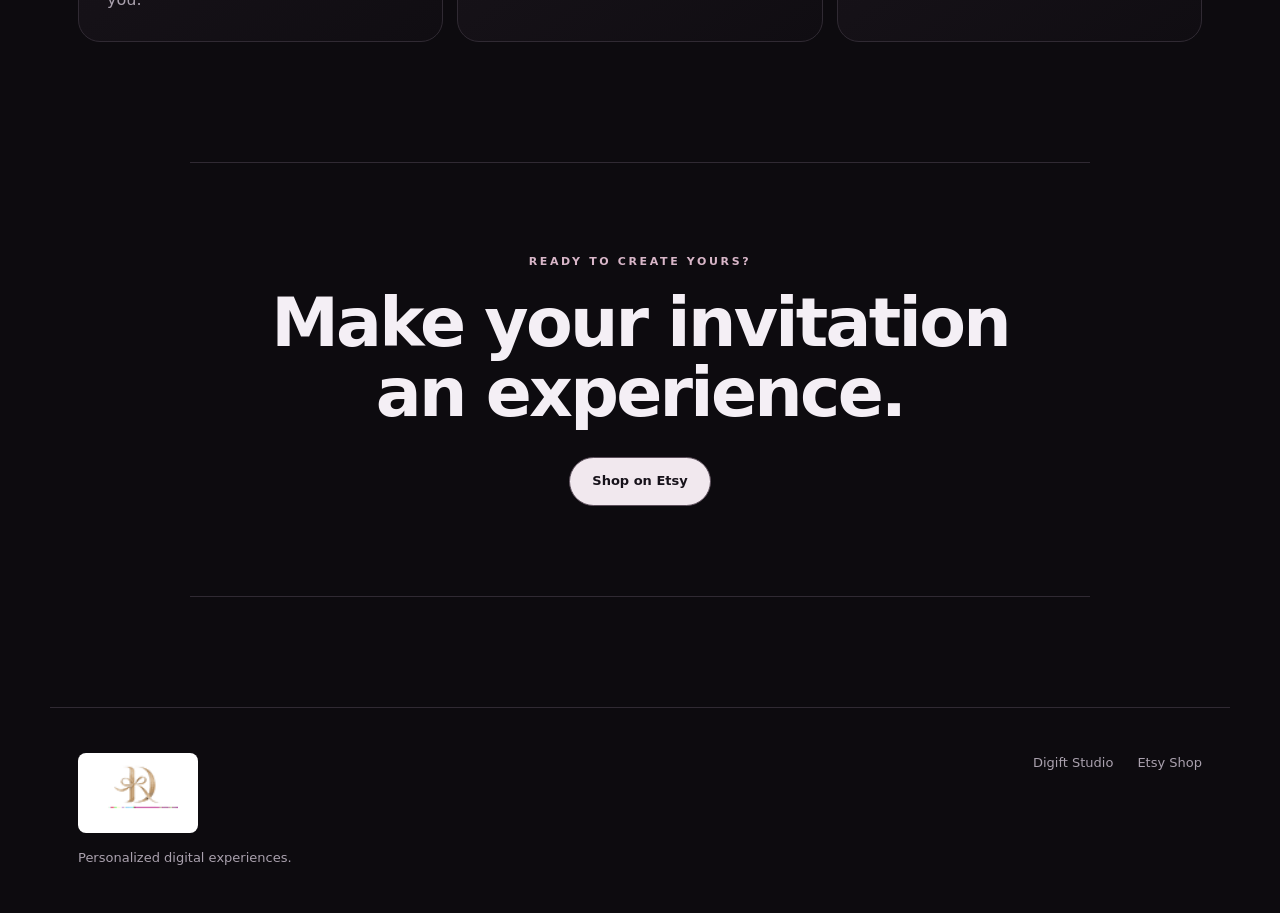
==== commit 15c500da: "Use PNG logo assets on product page" ====
--- a/personalized-dark-romance-invitation/index.html
+++ b/personalized-dark-romance-invitation/index.html
@@ -7,13 +7,13 @@
   <meta name="description" content="Personalized Dark Romance invitation with a gothic luxury aesthetic. Choose a 20-second cinematic MP4 video or a personalized 3-page web invitation, created for you and ready to share.">
   <meta name="robots" content="index,follow,max-image-preview:large">
   <link rel="canonical" href="https://digiftstudio.com/personalized-dark-romance-invitation/">
-  <link rel="icon" href="/assets/digift-logo.svg" type="image/svg+xml">
+  <link rel="icon" href="/assets/digift-logo-transparent.png" type="image/png">
   <meta property="og:type" content="product">
   <meta property="og:site_name" content="Digift Studio">
   <meta property="og:title" content="Personalized Dark Romance Invitation | Digift Studio">
   <meta property="og:description" content="A gothic luxury digital invitation available as a cinematic MP4 video or personalized web experience.">
   <meta property="og:url" content="https://digiftstudio.com/personalized-dark-romance-invitation/">
-  <meta property="og:image" content="https://digiftstudio.com/assets/digift-logo.svg">
+  <meta property="og:image" content="https://digiftstudio.com/assets/digift-logo-transparent.png">
   <meta name="twitter:card" content="summary">
   <meta name="twitter:title" content="Personalized Dark Romance Invitation | Digift Studio">
   <meta name="twitter:description" content="A gothic luxury digital invitation made personal.">
@@ -44,7 +44,7 @@
 <body>
 <a class="skip-link" href="#main">Skip to content</a>
 <header class="site-header">
-  <a class="brand brand-logo" href="/" aria-label="Digift Studio home"><img src="/assets/digift-logo.svg" alt="Digift Studio" width="132" height="132"></a>
+  <a class="brand brand-logo" href="/" aria-label="Digift Studio home"><img src="/assets/digift-logo-transparent.png" alt="Digift Studio" width="132" height="132"></a>
   <nav class="desktop-nav" aria-label="Primary navigation">
     <a href="/">Home</a><a href="#formats">Formats</a><a href="#how">How It Works</a><a href="#faq">FAQ</a>
   </nav>
@@ -104,6 +104,6 @@
 <a class="button" href="https://www.etsy.com/listing/4589077296/personalized-dark-romance-invitation" target="_blank" rel="noopener">Shop on Etsy</a>
 </section>
 </main>
-<footer><div><a class="brand footer-logo" href="/" aria-label="Digift Studio home"><img src="/assets/digift-logo.svg" alt="Digift Studio" width="150" height="150"></a><p>Personalized digital experiences.</p></div><div class="footer-links"><a href="/">Digift Studio</a><a href="https://www.etsy.com/shop/DigiftStudio" target="_blank" rel="noopener">Etsy Shop</a></div></footer>
+<footer><div><a class="brand footer-logo" href="/" aria-label="Digift Studio home"><img src="/assets/digift-logo-transparent.png" alt="Digift Studio" width="150" height="150"></a><p>Personalized digital experiences.</p></div><div class="footer-links"><a href="/">Digift Studio</a><a href="https://www.etsy.com/shop/DigiftStudio" target="_blank" rel="noopener">Etsy Shop</a></div></footer>
 </body>
 </html>
